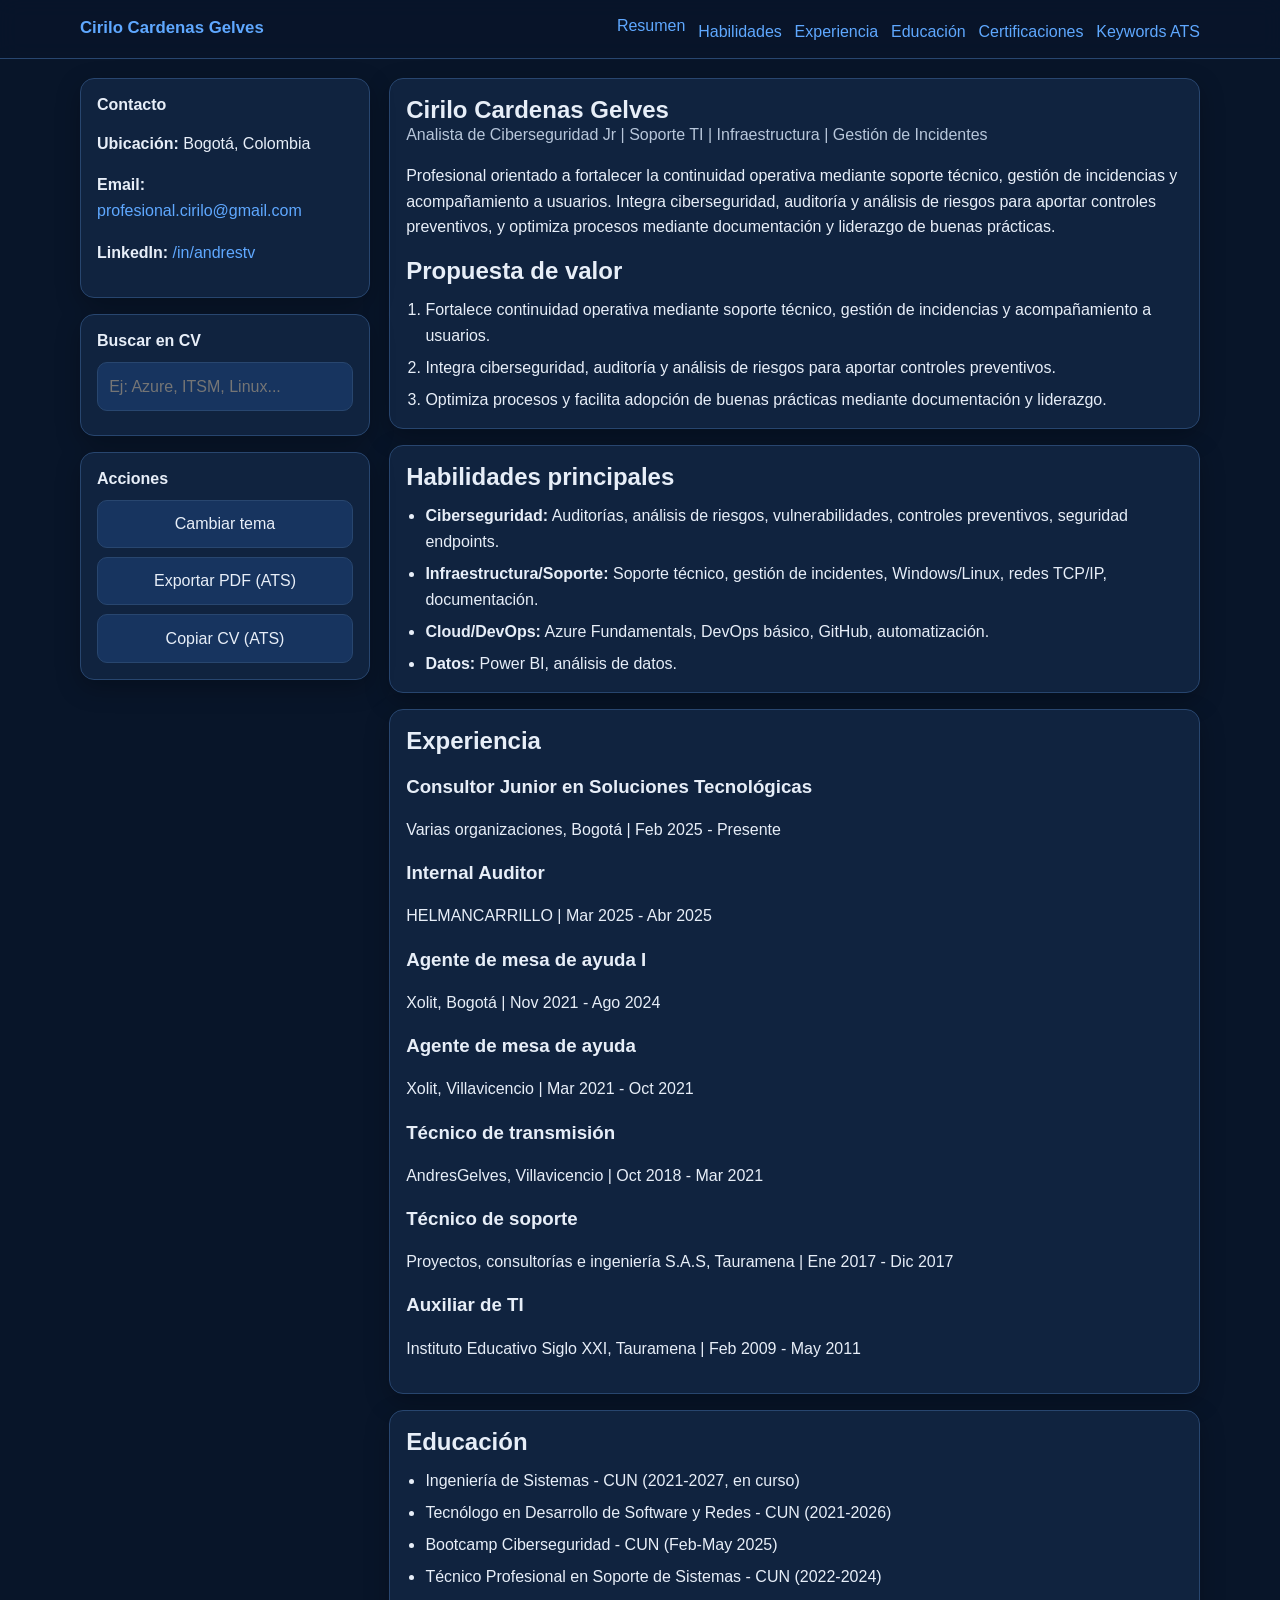
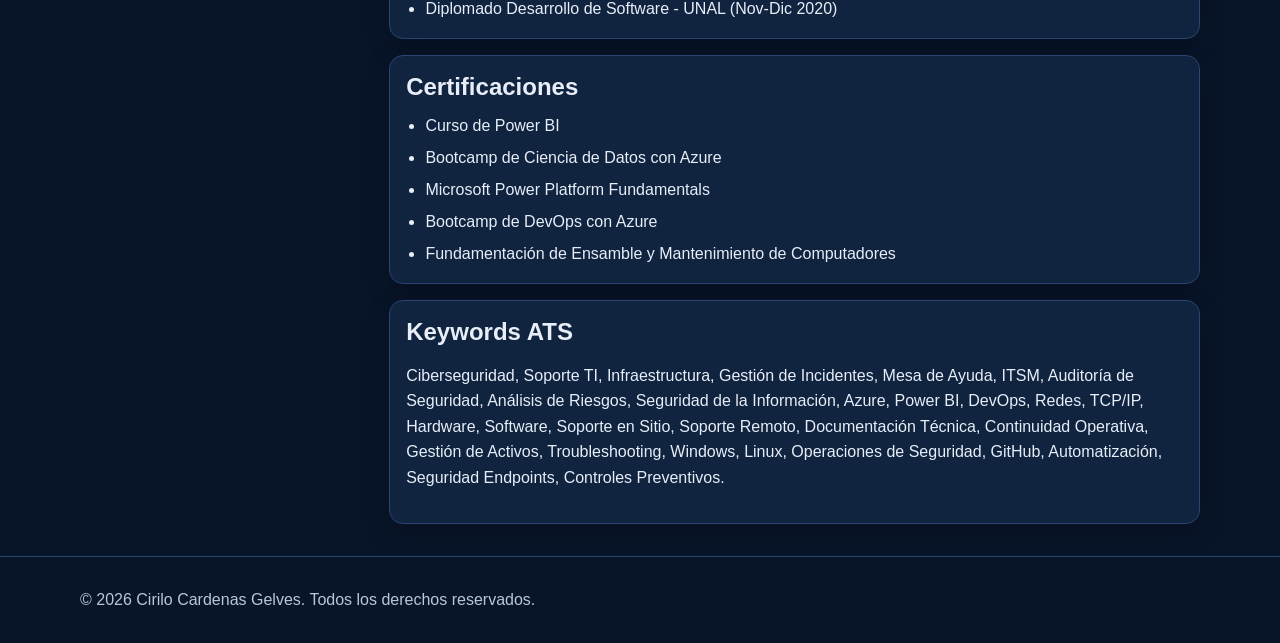
==== index.html @ eefa68fd "feat: add interactive CV website with ATS-ready page" ====
<!doctype html>
<html lang="es">
  <head>
    <meta charset="UTF-8" />
    <meta name="viewport" content="width=device-width, initial-scale=1.0" />
    <meta
      name="description"
      content="CV interactivo de Cirilo Cardenas Gelves - Analista de Ciberseguridad Jr, Soporte TI e Infraestructura."
    />
    <title>CV | Cirilo Cardenas Gelves</title>
    <link rel="stylesheet" href="/assets/css/styles.css" />
  </head>
  <body>
    <header class="site-header">
      <div class="container header-inner">
        <a href="#inicio" class="brand">Cirilo Cardenas Gelves</a>
        <nav aria-label="Navegación principal">
          <ul class="nav-list">
            <li><a href="#resumen">Resumen</a></li>
            <li><a href="#habilidades">Habilidades</a></li>
            <li><a href="#experiencia">Experiencia</a></li>
            <li><a href="#educacion">Educación</a></li>
            <li><a href="#certificaciones">Certificaciones</a></li>
            <li><a href="#keywords">Keywords ATS</a></li>
          </ul>
        </nav>
      </div>
    </header>

    <div class="container page-grid" id="inicio">
      <aside class="sidebar" aria-label="Panel lateral">
        <section class="card">
          <h2 class="card-title">Contacto</h2>
          <p><strong>Ubicación:</strong> Bogotá, Colombia</p>
          <p>
            <strong>Email:</strong>
            <a href="mailto:profesional.cirilo@gmail.com">profesional.cirilo@gmail.com</a>
          </p>
          <p>
            <strong>LinkedIn:</strong>
            <a href="https://www.linkedin.com/in/andrestv" target="_blank" rel="noopener noreferrer"
              >/in/andrestv</a
            >
          </p>
        </section>

        <section class="card">
          <h2 class="card-title">Buscar en CV</h2>
          <label for="cv-search" class="sr-only">Buscar palabras clave en el CV</label>
          <input
            id="cv-search"
            type="search"
            placeholder="Ej: Azure, ITSM, Linux..."
            autocomplete="off"
          />
          <p id="search-count" aria-live="polite" class="search-count"></p>
        </section>

        <section class="card">
          <h2 class="card-title">Acciones</h2>
          <div class="actions">
            <button id="theme-toggle" type="button">Cambiar tema</button>
            <a class="button" href="/ats.html" target="_blank" rel="noopener">Exportar PDF (ATS)</a>
            <button id="copy-ats" type="button">Copiar CV (ATS)</button>
          </div>
        </section>
      </aside>

      <main class="main-content" id="cv-content">
        <section id="resumen" class="card">
          <h1>Cirilo Cardenas Gelves</h1>
          <p class="headline">
            Analista de Ciberseguridad Jr | Soporte TI | Infraestructura | Gestión de Incidentes
          </p>
          <p>
            Profesional orientado a fortalecer la continuidad operativa mediante soporte técnico,
            gestión de incidencias y acompañamiento a usuarios. Integra ciberseguridad, auditoría y
            análisis de riesgos para aportar controles preventivos, y optimiza procesos mediante
            documentación y liderazgo de buenas prácticas.
          </p>
          <h2>Propuesta de valor</h2>
          <ol>
            <li>
              Fortalece continuidad operativa mediante soporte técnico, gestión de incidencias y
              acompañamiento a usuarios.
            </li>
            <li>
              Integra ciberseguridad, auditoría y análisis de riesgos para aportar controles
              preventivos.
            </li>
            <li>
              Optimiza procesos y facilita adopción de buenas prácticas mediante documentación y
              liderazgo.
            </li>
          </ol>
        </section>

        <section id="habilidades" class="card">
          <h2>Habilidades principales</h2>
          <ul>
            <li>
              <strong>Ciberseguridad:</strong> Auditorías, análisis de riesgos, vulnerabilidades,
              controles preventivos, seguridad endpoints.
            </li>
            <li>
              <strong>Infraestructura/Soporte:</strong> Soporte técnico, gestión de incidentes,
              Windows/Linux, redes TCP/IP, documentación.
            </li>
            <li>
              <strong>Cloud/DevOps:</strong> Azure Fundamentals, DevOps básico, GitHub,
              automatización.
            </li>
            <li><strong>Datos:</strong> Power BI, análisis de datos.</li>
          </ul>
        </section>

        <section id="experiencia" class="card">
          <h2>Experiencia</h2>
          <article>
            <h3>Consultor Junior en Soluciones Tecnológicas</h3>
            <p>Varias organizaciones, Bogotá | Feb 2025 - Presente</p>
          </article>
          <article>
            <h3>Internal Auditor</h3>
            <p>HELMANCARRILLO | Mar 2025 - Abr 2025</p>
          </article>
          <article>
            <h3>Agente de mesa de ayuda I</h3>
            <p>Xolit, Bogotá | Nov 2021 - Ago 2024</p>
          </article>
          <article>
            <h3>Agente de mesa de ayuda</h3>
            <p>Xolit, Villavicencio | Mar 2021 - Oct 2021</p>
          </article>
          <article>
            <h3>Técnico de transmisión</h3>
            <p>AndresGelves, Villavicencio | Oct 2018 - Mar 2021</p>
          </article>
          <article>
            <h3>Técnico de soporte</h3>
            <p>Proyectos, consultorías e ingeniería S.A.S, Tauramena | Ene 2017 - Dic 2017</p>
          </article>
          <article>
            <h3>Auxiliar de TI</h3>
            <p>Instituto Educativo Siglo XXI, Tauramena | Feb 2009 - May 2011</p>
          </article>
        </section>

        <section id="educacion" class="card">
          <h2>Educación</h2>
          <ul>
            <li>Ingeniería de Sistemas - CUN (2021-2027, en curso)</li>
            <li>Tecnólogo en Desarrollo de Software y Redes - CUN (2021-2026)</li>
            <li>Bootcamp Ciberseguridad - CUN (Feb-May 2025)</li>
            <li>Técnico Profesional en Soporte de Sistemas - CUN (2022-2024)</li>
            <li>Diplomado Desarrollo de Software - UNAL (Nov-Dic 2020)</li>
          </ul>
        </section>

        <section id="certificaciones" class="card">
          <h2>Certificaciones</h2>
          <ul>
            <li>Curso de Power BI</li>
            <li>Bootcamp de Ciencia de Datos con Azure</li>
            <li>Microsoft Power Platform Fundamentals</li>
            <li>Bootcamp de DevOps con Azure</li>
            <li>Fundamentación de Ensamble y Mantenimiento de Computadores</li>
          </ul>
        </section>

        <section id="keywords" class="card">
          <h2>Keywords ATS</h2>
          <p>
            Ciberseguridad, Soporte TI, Infraestructura, Gestión de Incidentes, Mesa de Ayuda,
            ITSM, Auditoría de Seguridad, Análisis de Riesgos, Seguridad de la Información, Azure,
            Power BI, DevOps, Redes, TCP/IP, Hardware, Software, Soporte en Sitio, Soporte
            Remoto, Documentación Técnica, Continuidad Operativa, Gestión de Activos,
            Troubleshooting, Windows, Linux, Operaciones de Seguridad, GitHub, Automatización,
            Seguridad Endpoints, Controles Preventivos.
          </p>
        </section>
      </main>
    </div>

    <footer class="site-footer">
      <div class="container">
        <p>© <span id="current-year"></span> Cirilo Cardenas Gelves. Todos los derechos reservados.</p>
      </div>
    </footer>

    <script src="/assets/js/app.js"></script>
  </body>
</html>
---- assets/css/styles.css ----
:root {
  --bg: #081529;
  --surface: #10233f;
  --surface-2: #17345f;
  --text: #e7eef8;
  --muted: #b7c6da;
  --accent: #5fa8ff;
  --border: #28466f;
  --highlight: #ffe78a;
  --shadow: 0 8px 24px rgba(0, 0, 0, 0.25);
}

body.theme-light {
  --bg: #f3f7fc;
  --surface: #ffffff;
  --surface-2: #ecf3fb;
  --text: #162338;
  --muted: #4d607c;
  --accent: #005ecb;
  --border: #d5e1f0;
  --highlight: #fff3a8;
  --shadow: 0 8px 24px rgba(10, 42, 88, 0.08);
}

* {
  box-sizing: border-box;
}

html {
  scroll-behavior: smooth;
}

body {
  margin: 0;
  font-family: Inter, Segoe UI, Roboto, Helvetica, Arial, sans-serif;
  line-height: 1.6;
  background: var(--bg);
  color: var(--text);
}

a {
  color: var(--accent);
  text-decoration: none;
}

a:hover {
  text-decoration: underline;
}

.container {
  width: min(1120px, 92%);
  margin: 0 auto;
}

.site-header {
  position: sticky;
  top: 0;
  z-index: 10;
  background: color-mix(in srgb, var(--bg) 88%, transparent);
  backdrop-filter: blur(10px);
  border-bottom: 1px solid var(--border);
}

.header-inner {
  display: flex;
  justify-content: space-between;
  align-items: center;
  gap: 1rem;
  padding: 0.8rem 0;
}

.brand {
  font-weight: 700;
  font-size: 1.05rem;
}

.nav-list {
  margin: 0;
  padding: 0;
  list-style: none;
  display: flex;
  flex-wrap: wrap;
  gap: 0.8rem;
}

.page-grid {
  display: grid;
  grid-template-columns: 290px 1fr;
  gap: 1.2rem;
  padding: 1.2rem 0 2rem;
}

.sidebar {
  position: sticky;
  top: 78px;
  align-self: start;
  display: grid;
  gap: 1rem;
}

.main-content {
  display: grid;
  gap: 1rem;
}

.card {
  background: var(--surface);
  border: 1px solid var(--border);
  border-radius: 14px;
  padding: 1rem;
  box-shadow: var(--shadow);
}

.card-title {
  margin: 0 0 0.7rem;
  font-size: 1rem;
}

.headline {
  color: var(--muted);
  margin-top: -0.2rem;
}

h1,
h2,
h3 {
  line-height: 1.25;
}

h1 {
  margin: 0;
}

h2 {
  margin: 0 0 0.7rem;
}

ul,
ol {
  margin: 0;
  padding-left: 1.2rem;
}

li + li {
  margin-top: 0.4rem;
}

input[type='search'],
button,
.button {
  width: 100%;
  border-radius: 10px;
  border: 1px solid var(--border);
  background: var(--surface-2);
  color: var(--text);
  padding: 0.65rem 0.7rem;
  font: inherit;
}

.actions {
  display: grid;
  gap: 0.55rem;
}

button,
.button {
  cursor: pointer;
  text-align: center;
  display: inline-block;
}

.button:hover,
button:hover {
  filter: brightness(1.08);
  text-decoration: none;
}

.search-count {
  margin: 0.5rem 0 0;
  color: var(--muted);
  font-size: 0.9rem;
}

mark.cv-highlight {
  background: var(--highlight);
  color: #1a1a1a;
  padding: 0 0.1em;
  border-radius: 0.15em;
}

.site-footer {
  border-top: 1px solid var(--border);
  padding: 0.9rem 0;
  color: var(--muted);
}

.sr-only {
  position: absolute;
  width: 1px;
  height: 1px;
  padding: 0;
  margin: -1px;
  overflow: hidden;
  clip: rect(0, 0, 0, 0);
  white-space: nowrap;
  border: 0;
}

.ats-body {
  background: #fff;
  color: #121212;
}

.ats-wrapper {
  width: min(860px, 92%);
  margin: 1.2rem auto 2rem;
  padding: 0.2rem 0;
}

.ats-wrapper h1,
.ats-wrapper h2,
.ats-wrapper h3 {
  color: #111;
}

.ats-wrapper p,
.ats-wrapper li {
  color: #222;
}

.ats-header {
  margin-bottom: 1rem;
}

.ats-header button {
  width: auto;
  background: #f4f4f4;
  color: #111;
  border-color: #ddd;
}

@media (max-width: 920px) {
  .page-grid {
    grid-template-columns: 1fr;
  }

  .sidebar {
    position: static;
  }
}

@media (max-width: 640px) {
  .header-inner {
    flex-direction: column;
    align-items: flex-start;
  }

  .nav-list {
    gap: 0.6rem;
  }
}

@media print {
  .site-header,
  .sidebar,
  .site-footer,
  #print-ats {
    display: none !important;
  }

  body,
  .ats-body {
    background: #fff !important;
    color: #000 !important;
  }

  .container,
  .page-grid,
  .main-content,
  .ats-wrapper {
    width: 100% !important;
    max-width: 100% !important;
    margin: 0 !important;
    padding: 0 !important;
    display: block !important;
  }

  .card {
    box-shadow: none !important;
    border: none !important;
    border-radius: 0 !important;
    padding: 0 0 0.7rem !important;
    break-inside: avoid;
    background: transparent !important;
  }

  a {
    color: #000 !important;
    text-decoration: none !important;
  }

  mark.cv-highlight {
    background: transparent !important;
    color: #000 !important;
    font-weight: 600;
  }
}
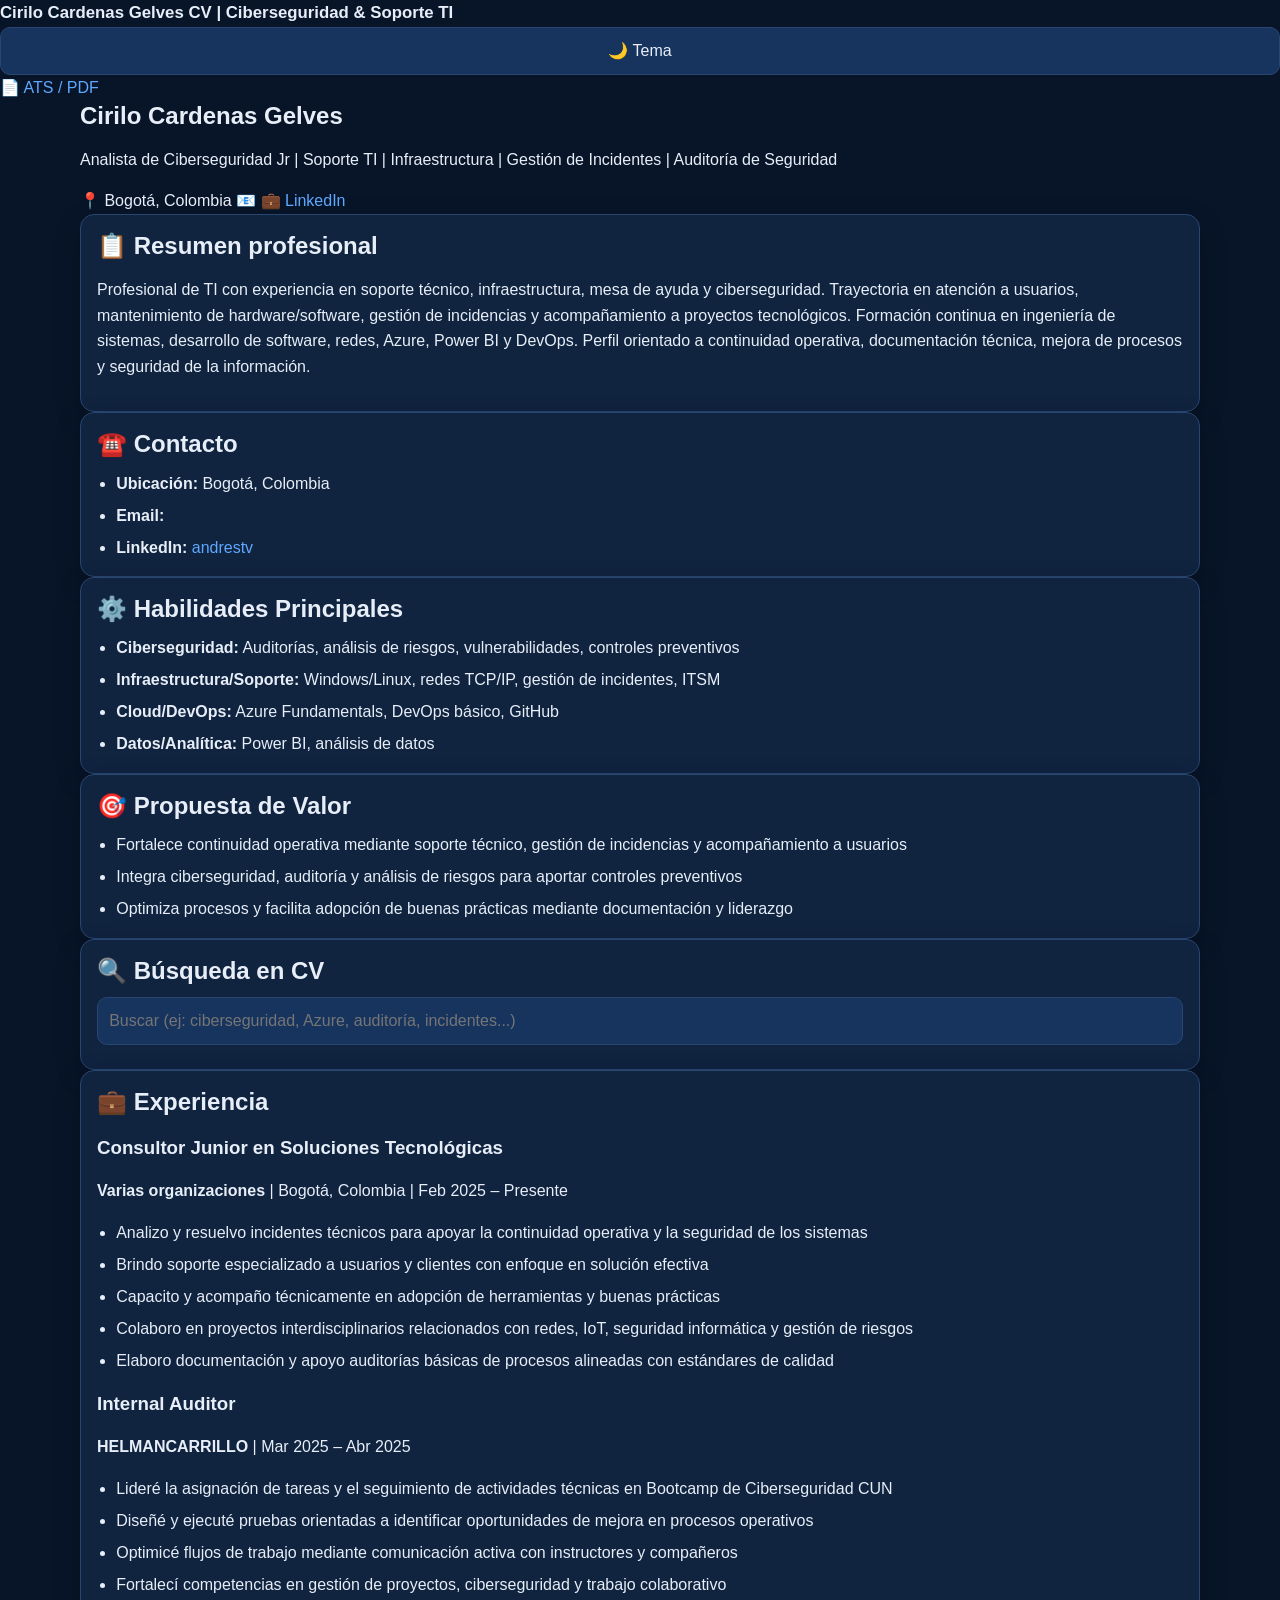
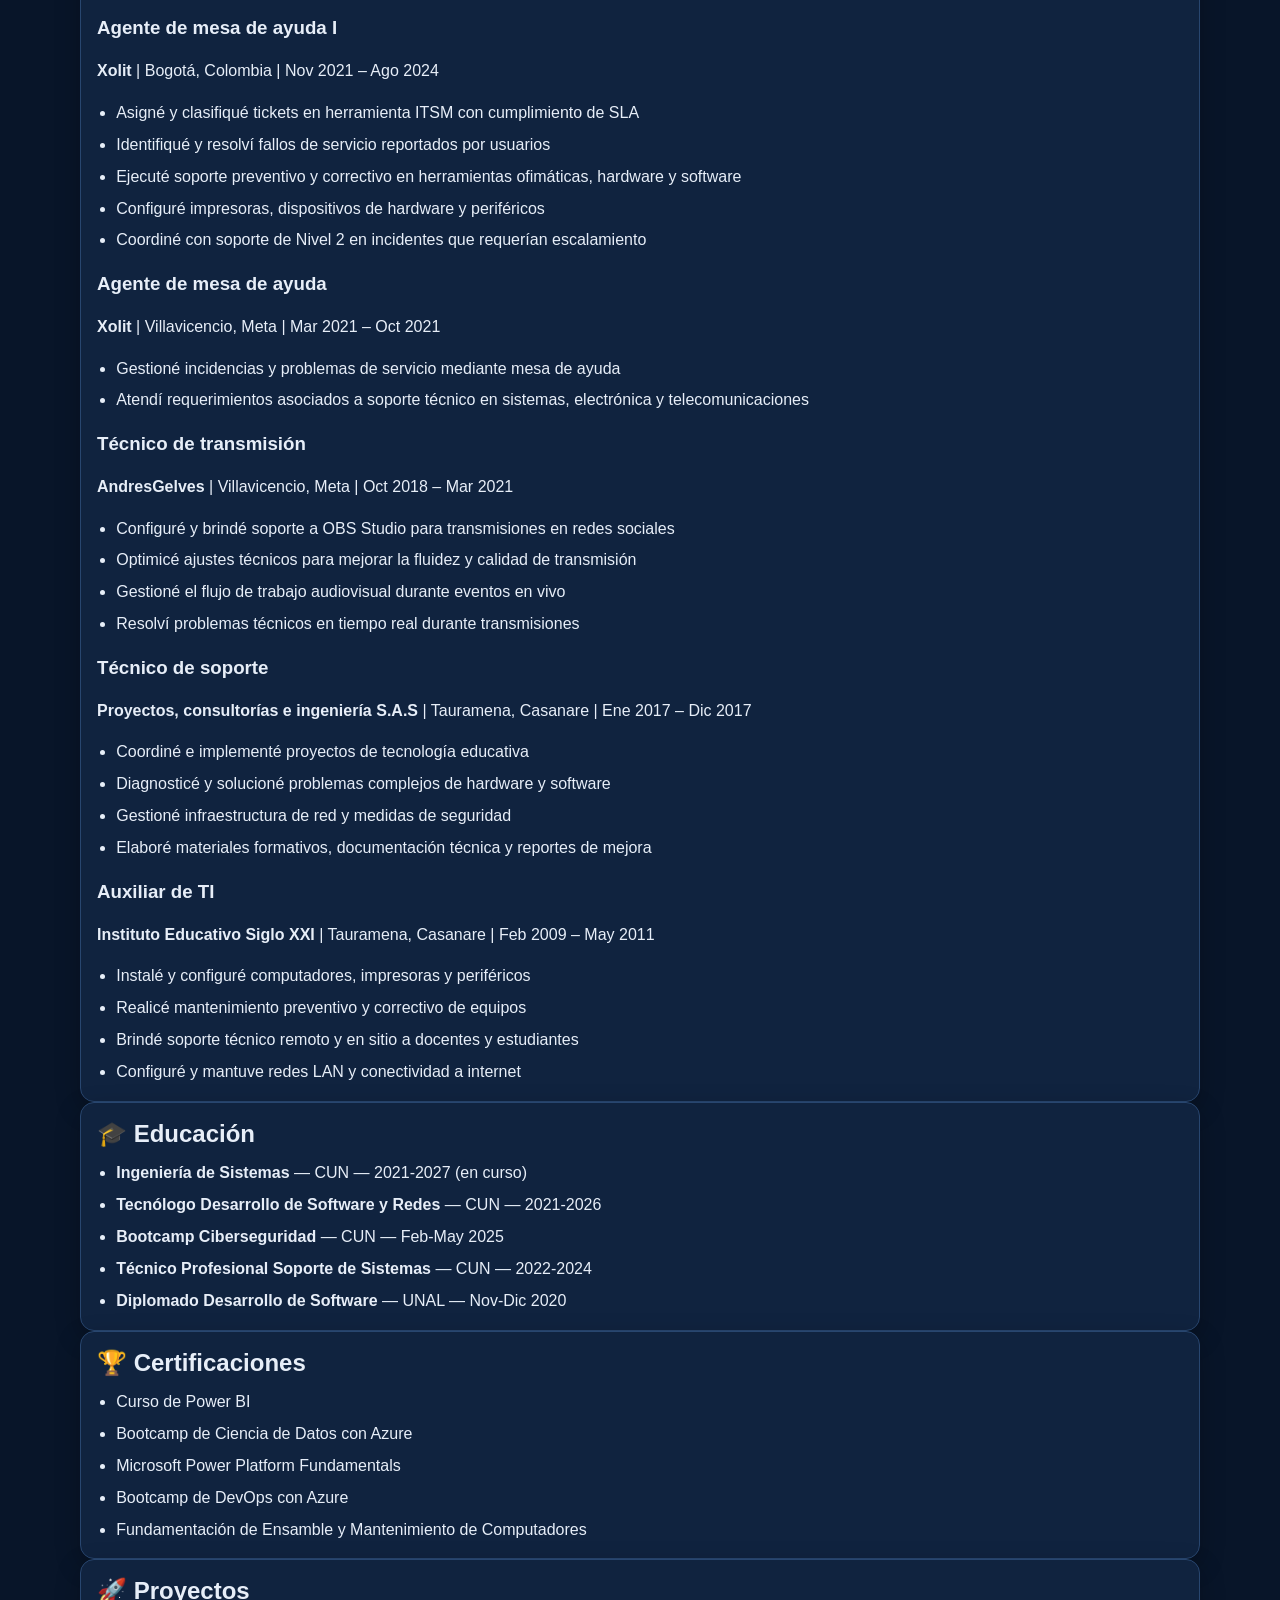
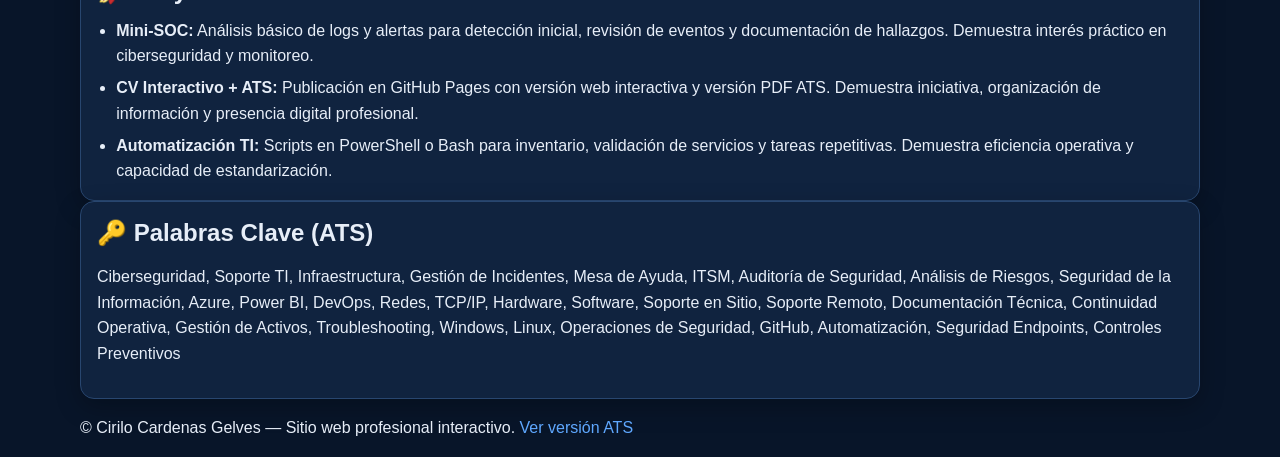
==== commit 3fa3afdf: "Actualizar index.html a diseño moderno con tema claro/oscuro" ====
--- a/index.html
+++ b/index.html
@@ -1,193 +1,213 @@
 <!doctype html>
 <html lang="es">
-  <head>
-    <meta charset="UTF-8" />
-    <meta name="viewport" content="width=device-width, initial-scale=1.0" />
-    <meta
-      name="description"
-      content="CV interactivo de Cirilo Cardenas Gelves - Analista de Ciberseguridad Jr, Soporte TI e Infraestructura."
-    />
-    <title>CV | Cirilo Cardenas Gelves</title>
-    <link rel="stylesheet" href="/assets/css/styles.css" />
-  </head>
-  <body>
-    <header class="site-header">
-      <div class="container header-inner">
-        <a href="#inicio" class="brand">Cirilo Cardenas Gelves</a>
-        <nav aria-label="Navegación principal">
-          <ul class="nav-list">
-            <li><a href="#resumen">Resumen</a></li>
-            <li><a href="#habilidades">Habilidades</a></li>
-            <li><a href="#experiencia">Experiencia</a></li>
-            <li><a href="#educacion">Educación</a></li>
-            <li><a href="#certificaciones">Certificaciones</a></li>
-            <li><a href="#keywords">Keywords ATS</a></li>
-          </ul>
-        </nav>
+<head>
+  <meta charset="utf-8">
+  <meta name="viewport" content="width=device-width, initial-scale=1, viewport-fit=cover">
+  <meta name="description" content="CV interactivo de Cirilo Cardenas Gelves - Analista de Ciberseguridad Jr, Soporte TI e Infraestructura.">
+  <title>Cirilo Cardenas Gelves | CV</title>
+  <link rel="stylesheet" href="assets/css/styles.css">
+</head>
+<body>
+  <header class="topbar">
+    <div class="brand">
+      <strong>Cirilo Cardenas Gelves</strong>
+      <span class="muted">CV | Ciberseguridad & Soporte TI</span>
+    </div>
+    <div class="topbar-actions">
+      <button id="btnToggleTheme" class="btn subtle" type="button" aria-label="Cambiar tema">🌙 Tema</button>
+      <a href="ats.html" target="_blank" rel="noopener" class="btn primary" aria-label="Abrir versión ATS">📄 ATS / PDF</a>
+    </div>
+  </header>
+
+  <main class="container">
+    <!-- Hero / Perfil -->
+    <section class="hero">
+      <h1>Cirilo Cardenas Gelves</h1>
+      <p class="subtitle">Analista de Ciberseguridad Jr | Soporte TI | Infraestructura | Gestión de Incidentes | Auditoría de Seguridad</p>
+      <div class="chips">
+        <span class="chip">📍 Bogotá, Colombia</span>
+        <span class="chip">📧 <a class="email-link" id="email1" data-u="profesional.cirilo" data-d="gmail.com"></a></span>
+        <span class="chip">💼 <a href="https://www.linkedin.com/in/andrestv" target="_blank" rel="noopener">LinkedIn</a></span>
       </div>
-    </header>
-
-    <div class="container page-grid" id="inicio">
-      <aside class="sidebar" aria-label="Panel lateral">
-        <section class="card">
-          <h2 class="card-title">Contacto</h2>
-          <p><strong>Ubicación:</strong> Bogotá, Colombia</p>
-          <p>
-            <strong>Email:</strong>
-            <a href="mailto:profesional.cirilo@gmail.com">profesional.cirilo@gmail.com</a>
-          </p>
-          <p>
-            <strong>LinkedIn:</strong>
-            <a href="https://www.linkedin.com/in/andrestv" target="_blank" rel="noopener noreferrer"
-              >/in/andrestv</a
-            >
-          </p>
-        </section>
-
-        <section class="card">
-          <h2 class="card-title">Buscar en CV</h2>
-          <label for="cv-search" class="sr-only">Buscar palabras clave en el CV</label>
-          <input
-            id="cv-search"
-            type="search"
-            placeholder="Ej: Azure, ITSM, Linux..."
-            autocomplete="off"
-          />
-          <p id="search-count" aria-live="polite" class="search-count"></p>
-        </section>
-
-        <section class="card">
-          <h2 class="card-title">Acciones</h2>
-          <div class="actions">
-            <button id="theme-toggle" type="button">Cambiar tema</button>
-            <a class="button" href="/ats.html" target="_blank" rel="noopener">Exportar PDF (ATS)</a>
-            <button id="copy-ats" type="button">Copiar CV (ATS)</button>
-          </div>
-        </section>
-      </aside>
-
-      <main class="main-content" id="cv-content">
-        <section id="resumen" class="card">
-          <h1>Cirilo Cardenas Gelves</h1>
-          <p class="headline">
-            Analista de Ciberseguridad Jr | Soporte TI | Infraestructura | Gestión de Incidentes
-          </p>
-          <p>
-            Profesional orientado a fortalecer la continuidad operativa mediante soporte técnico,
-            gestión de incidencias y acompañamiento a usuarios. Integra ciberseguridad, auditoría y
-            análisis de riesgos para aportar controles preventivos, y optimiza procesos mediante
-            documentación y liderazgo de buenas prácticas.
-          </p>
-          <h2>Propuesta de valor</h2>
-          <ol>
-            <li>
-              Fortalece continuidad operativa mediante soporte técnico, gestión de incidencias y
-              acompañamiento a usuarios.
-            </li>
-            <li>
-              Integra ciberseguridad, auditoría y análisis de riesgos para aportar controles
-              preventivos.
-            </li>
-            <li>
-              Optimiza procesos y facilita adopción de buenas prácticas mediante documentación y
-              liderazgo.
-            </li>
-          </ol>
-        </section>
-
-        <section id="habilidades" class="card">
-          <h2>Habilidades principales</h2>
-          <ul>
-            <li>
-              <strong>Ciberseguridad:</strong> Auditorías, análisis de riesgos, vulnerabilidades,
-              controles preventivos, seguridad endpoints.
-            </li>
-            <li>
-              <strong>Infraestructura/Soporte:</strong> Soporte técnico, gestión de incidentes,
-              Windows/Linux, redes TCP/IP, documentación.
-            </li>
-            <li>
-              <strong>Cloud/DevOps:</strong> Azure Fundamentals, DevOps básico, GitHub,
-              automatización.
-            </li>
-            <li><strong>Datos:</strong> Power BI, análisis de datos.</li>
-          </ul>
-        </section>
-
-        <section id="experiencia" class="card">
-          <h2>Experiencia</h2>
-          <article>
-            <h3>Consultor Junior en Soluciones Tecnológicas</h3>
-            <p>Varias organizaciones, Bogotá | Feb 2025 - Presente</p>
-          </article>
-          <article>
-            <h3>Internal Auditor</h3>
-            <p>HELMANCARRILLO | Mar 2025 - Abr 2025</p>
-          </article>
-          <article>
-            <h3>Agente de mesa de ayuda I</h3>
-            <p>Xolit, Bogotá | Nov 2021 - Ago 2024</p>
-          </article>
-          <article>
-            <h3>Agente de mesa de ayuda</h3>
-            <p>Xolit, Villavicencio | Mar 2021 - Oct 2021</p>
-          </article>
-          <article>
-            <h3>Técnico de transmisión</h3>
-            <p>AndresGelves, Villavicencio | Oct 2018 - Mar 2021</p>
-          </article>
-          <article>
-            <h3>Técnico de soporte</h3>
-            <p>Proyectos, consultorías e ingeniería S.A.S, Tauramena | Ene 2017 - Dic 2017</p>
-          </article>
-          <article>
-            <h3>Auxiliar de TI</h3>
-            <p>Instituto Educativo Siglo XXI, Tauramena | Feb 2009 - May 2011</p>
-          </article>
-        </section>
-
-        <section id="educacion" class="card">
-          <h2>Educación</h2>
-          <ul>
-            <li>Ingeniería de Sistemas - CUN (2021-2027, en curso)</li>
-            <li>Tecnólogo en Desarrollo de Software y Redes - CUN (2021-2026)</li>
-            <li>Bootcamp Ciberseguridad - CUN (Feb-May 2025)</li>
-            <li>Técnico Profesional en Soporte de Sistemas - CUN (2022-2024)</li>
-            <li>Diplomado Desarrollo de Software - UNAL (Nov-Dic 2020)</li>
-          </ul>
-        </section>
-
-        <section id="certificaciones" class="card">
-          <h2>Certificaciones</h2>
-          <ul>
-            <li>Curso de Power BI</li>
-            <li>Bootcamp de Ciencia de Datos con Azure</li>
-            <li>Microsoft Power Platform Fundamentals</li>
-            <li>Bootcamp de DevOps con Azure</li>
-            <li>Fundamentación de Ensamble y Mantenimiento de Computadores</li>
-          </ul>
-        </section>
-
-        <section id="keywords" class="card">
-          <h2>Keywords ATS</h2>
-          <p>
-            Ciberseguridad, Soporte TI, Infraestructura, Gestión de Incidentes, Mesa de Ayuda,
-            ITSM, Auditoría de Seguridad, Análisis de Riesgos, Seguridad de la Información, Azure,
-            Power BI, DevOps, Redes, TCP/IP, Hardware, Software, Soporte en Sitio, Soporte
-            Remoto, Documentación Técnica, Continuidad Operativa, Gestión de Activos,
-            Troubleshooting, Windows, Linux, Operaciones de Seguridad, GitHub, Automatización,
-            Seguridad Endpoints, Controles Preventivos.
-          </p>
-        </section>
-      </main>
-    </div>
-
-    <footer class="site-footer">
-      <div class="container">
-        <p>© <span id="current-year"></span> Cirilo Cardenas Gelves. Todos los derechos reservados.</p>
+    </section>
+
+    <!-- Grid: Resumen + Contacto -->
+    <section class="grid">
+      <article class="card">
+        <h2 class="title">📋 Resumen profesional</h2>
+        <p>Profesional de TI con experiencia en soporte técnico, infraestructura, mesa de ayuda y ciberseguridad. Trayectoria en atención a usuarios, mantenimiento de hardware/software, gestión de incidencias y acompañamiento a proyectos tecnológicos. Formación continua en ingeniería de sistemas, desarrollo de software, redes, Azure, Power BI y DevOps. Perfil orientado a continuidad operativa, documentación técnica, mejora de procesos y seguridad de la información.</p>
+      </article>
+      <article class="card">
+        <h2 class="title">☎️ Contacto</h2>
+        <ul>
+          <li><strong>Ubicación:</strong> Bogotá, Colombia</li>
+          <li><strong>Email:</strong> <a class="email-link" id="email2" data-u="profesional.cirilo" data-d="gmail.com"></a></li>
+          <li><strong>LinkedIn:</strong> <a href="https://www.linkedin.com/in/andrestv" target="_blank" rel="noopener">andrestv</a></li>
+        </ul>
+      </article>
+    </section>
+
+    <!-- Habilidades + Propuesta de valor -->
+    <section class="two section">
+      <article class="card">
+        <h2 class="title">⚙️ Habilidades Principales</h2>
+        <ul>
+          <li><strong>Ciberseguridad:</strong> Auditorías, análisis de riesgos, vulnerabilidades, controles preventivos</li>
+          <li><strong>Infraestructura/Soporte:</strong> Windows/Linux, redes TCP/IP, gestión de incidentes, ITSM</li>
+          <li><strong>Cloud/DevOps:</strong> Azure Fundamentals, DevOps básico, GitHub</li>
+          <li><strong>Datos/Analítica:</strong> Power BI, análisis de datos</li>
+        </ul>
+      </article>
+      <article class="card">
+        <h2 class="title">🎯 Propuesta de Valor</h2>
+        <ul>
+          <li>Fortalece continuidad operativa mediante soporte técnico, gestión de incidencias y acompañamiento a usuarios</li>
+          <li>Integra ciberseguridad, auditoría y análisis de riesgos para aportar controles preventivos</li>
+          <li>Optimiza procesos y facilita adopción de buenas prácticas mediante documentación y liderazgo</li>
+        </ul>
+      </article>
+    </section>
+
+    <!-- Búsqueda -->
+    <section class="card section">
+      <h2 class="title">🔍 Búsqueda en CV</h2>
+      <input id="searchInput" class="input" type="search" placeholder="Buscar (ej: ciberseguridad, Azure, auditoría, incidentes...)">
+      <div id="matchInfo" class="muted small" style="margin-top:8px;"></div>
+    </section>
+
+    <!-- Experiencia -->
+    <section class="section">
+      <div class="card">
+        <h2 class="title">💼 Experiencia</h2>
+        
+        <article class="job">
+          <h3>Consultor Junior en Soluciones Tecnológicas</h3>
+          <p class="small"><strong>Varias organizaciones</strong> | Bogotá, Colombia | Feb 2025 – Presente</p>
+          <ul>
+            <li>Analizo y resuelvo incidentes técnicos para apoyar la continuidad operativa y la seguridad de los sistemas</li>
+            <li>Brindo soporte especializado a usuarios y clientes con enfoque en solución efectiva</li>
+            <li>Capacito y acompaño técnicamente en adopción de herramientas y buenas prácticas</li>
+            <li>Colaboro en proyectos interdisciplinarios relacionados con redes, IoT, seguridad informática y gestión de riesgos</li>
+            <li>Elaboro documentación y apoyo auditorías básicas de procesos alineadas con estándares de calidad</li>
+          </ul>
+        </article>
+
+        <article class="job">
+          <h3>Internal Auditor</h3>
+          <p class="small"><strong>HELMANCARRILLO</strong> | Mar 2025 – Abr 2025</p>
+          <ul>
+            <li>Lideré la asignación de tareas y el seguimiento de actividades técnicas en Bootcamp de Ciberseguridad CUN</li>
+            <li>Diseñé y ejecuté pruebas orientadas a identificar oportunidades de mejora en procesos operativos</li>
+            <li>Optimicé flujos de trabajo mediante comunicación activa con instructores y compañeros</li>
+            <li>Fortalecí competencias en gestión de proyectos, ciberseguridad y trabajo colaborativo</li>
+          </ul>
+        </article>
+
+        <article class="job">
+          <h3>Agente de mesa de ayuda I</h3>
+          <p class="small"><strong>Xolit</strong> | Bogotá, Colombia | Nov 2021 – Ago 2024</p>
+          <ul>
+            <li>Asigné y clasifiqué tickets en herramienta ITSM con cumplimiento de SLA</li>
+            <li>Identifiqué y resolví fallos de servicio reportados por usuarios</li>
+            <li>Ejecuté soporte preventivo y correctivo en herramientas ofimáticas, hardware y software</li>
+            <li>Configuré impresoras, dispositivos de hardware y periféricos</li>
+            <li>Coordiné con soporte de Nivel 2 en incidentes que requerían escalamiento</li>
+          </ul>
+        </article>
+
+        <article class="job">
+          <h3>Agente de mesa de ayuda</h3>
+          <p class="small"><strong>Xolit</strong> | Villavicencio, Meta | Mar 2021 – Oct 2021</p>
+          <ul>
+            <li>Gestioné incidencias y problemas de servicio mediante mesa de ayuda</li>
+            <li>Atendí requerimientos asociados a soporte técnico en sistemas, electrónica y telecomunicaciones</li>
+          </ul>
+        </article>
+
+        <article class="job">
+          <h3>Técnico de transmisión</h3>
+          <p class="small"><strong>AndresGelves</strong> | Villavicencio, Meta | Oct 2018 – Mar 2021</p>
+          <ul>
+            <li>Configuré y brindé soporte a OBS Studio para transmisiones en redes sociales</li>
+            <li>Optimicé ajustes técnicos para mejorar la fluidez y calidad de transmisión</li>
+            <li>Gestioné el flujo de trabajo audiovisual durante eventos en vivo</li>
+            <li>Resolví problemas técnicos en tiempo real durante transmisiones</li>
+          </ul>
+        </article>
+
+        <article class="job">
+          <h3>Técnico de soporte</h3>
+          <p class="small"><strong>Proyectos, consultorías e ingeniería S.A.S</strong> | Tauramena, Casanare | Ene 2017 – Dic 2017</p>
+          <ul>
+            <li>Coordiné e implementé proyectos de tecnología educativa</li>
+            <li>Diagnosticé y solucioné problemas complejos de hardware y software</li>
+            <li>Gestioné infraestructura de red y medidas de seguridad</li>
+            <li>Elaboré materiales formativos, documentación técnica y reportes de mejora</li>
+          </ul>
+        </article>
+
+        <article class="job">
+          <h3>Auxiliar de TI</h3>
+          <p class="small"><strong>Instituto Educativo Siglo XXI</strong> | Tauramena, Casanare | Feb 2009 – May 2011</p>
+          <ul>
+            <li>Instalé y configuré computadores, impresoras y periféricos</li>
+            <li>Realicé mantenimiento preventivo y correctivo de equipos</li>
+            <li>Brindé soporte técnico remoto y en sitio a docentes y estudiantes</li>
+            <li>Configuré y mantuve redes LAN y conectividad a internet</li>
+          </ul>
+        </article>
       </div>
+    </section>
+
+    <!-- Educación + Certificaciones -->
+    <section class="two section">
+      <article class="card">
+        <h2 class="title">🎓 Educación</h2>
+        <ul>
+          <li><strong>Ingeniería de Sistemas</strong> — CUN — 2021-2027 (en curso)</li>
+          <li><strong>Tecnólogo Desarrollo de Software y Redes</strong> — CUN — 2021-2026</li>
+          <li><strong>Bootcamp Ciberseguridad</strong> — CUN — Feb-May 2025</li>
+          <li><strong>Técnico Profesional Soporte de Sistemas</strong> — CUN — 2022-2024</li>
+          <li><strong>Diplomado Desarrollo de Software</strong> — UNAL — Nov-Dic 2020</li>
+        </ul>
+      </article>
+      <article class="card">
+        <h2 class="title">🏆 Certificaciones</h2>
+        <ul>
+          <li>Curso de Power BI</li>
+          <li>Bootcamp de Ciencia de Datos con Azure</li>
+          <li>Microsoft Power Platform Fundamentals</li>
+          <li>Bootcamp de DevOps con Azure</li>
+          <li>Fundamentación de Ensamble y Mantenimiento de Computadores</li>
+        </ul>
+      </article>
+    </section>
+
+    <!-- Proyectos -->
+    <section class="card section">
+      <h2 class="title">🚀 Proyectos</h2>
+      <ul>
+        <li><strong>Mini-SOC:</strong> Análisis básico de logs y alertas para detección inicial, revisión de eventos y documentación de hallazgos. Demuestra interés práctico en ciberseguridad y monitoreo.</li>
+        <li><strong>CV Interactivo + ATS:</strong> Publicación en GitHub Pages con versión web interactiva y versión PDF ATS. Demuestra iniciativa, organización de información y presencia digital profesional.</li>
+        <li><strong>Automatización TI:</strong> Scripts en PowerShell o Bash para inventario, validación de servicios y tareas repetitivas. Demuestra eficiencia operativa y capacidad de estandarización.</li>
+      </ul>
+    </section>
+
+    <!-- Keywords ATS -->
+    <section class="card section">
+      <h2 class="title">🔑 Palabras Clave (ATS)</h2>
+      <p class="small">Ciberseguridad, Soporte TI, Infraestructura, Gestión de Incidentes, Mesa de Ayuda, ITSM, Auditoría de Seguridad, Análisis de Riesgos, Seguridad de la Información, Azure, Power BI, DevOps, Redes, TCP/IP, Hardware, Software, Soporte en Sitio, Soporte Remoto, Documentación Técnica, Continuidad Operativa, Gestión de Activos, Troubleshooting, Windows, Linux, Operaciones de Seguridad, GitHub, Automatización, Seguridad Endpoints, Controles Preventivos</p>
+    </section>
+
+    <!-- Footer -->
+    <footer class="footer">
+      <p class="muted small">© <span id="year"></span> Cirilo Cardenas Gelves — Sitio web profesional interactivo. <a href="ats.html" target="_blank" rel="noopener">Ver versión ATS</a></p>
     </footer>
-
-    <script src="/assets/js/app.js"></script>
-  </body>
+  </main>
+
+  <!-- Textarea oculto para copiar ATS -->
+  <textarea id="atsText" class="sr-only" aria-hidden="true"></textarea>
+
+  <script src="assets/js/app.js"></script>
+</body>
 </html>
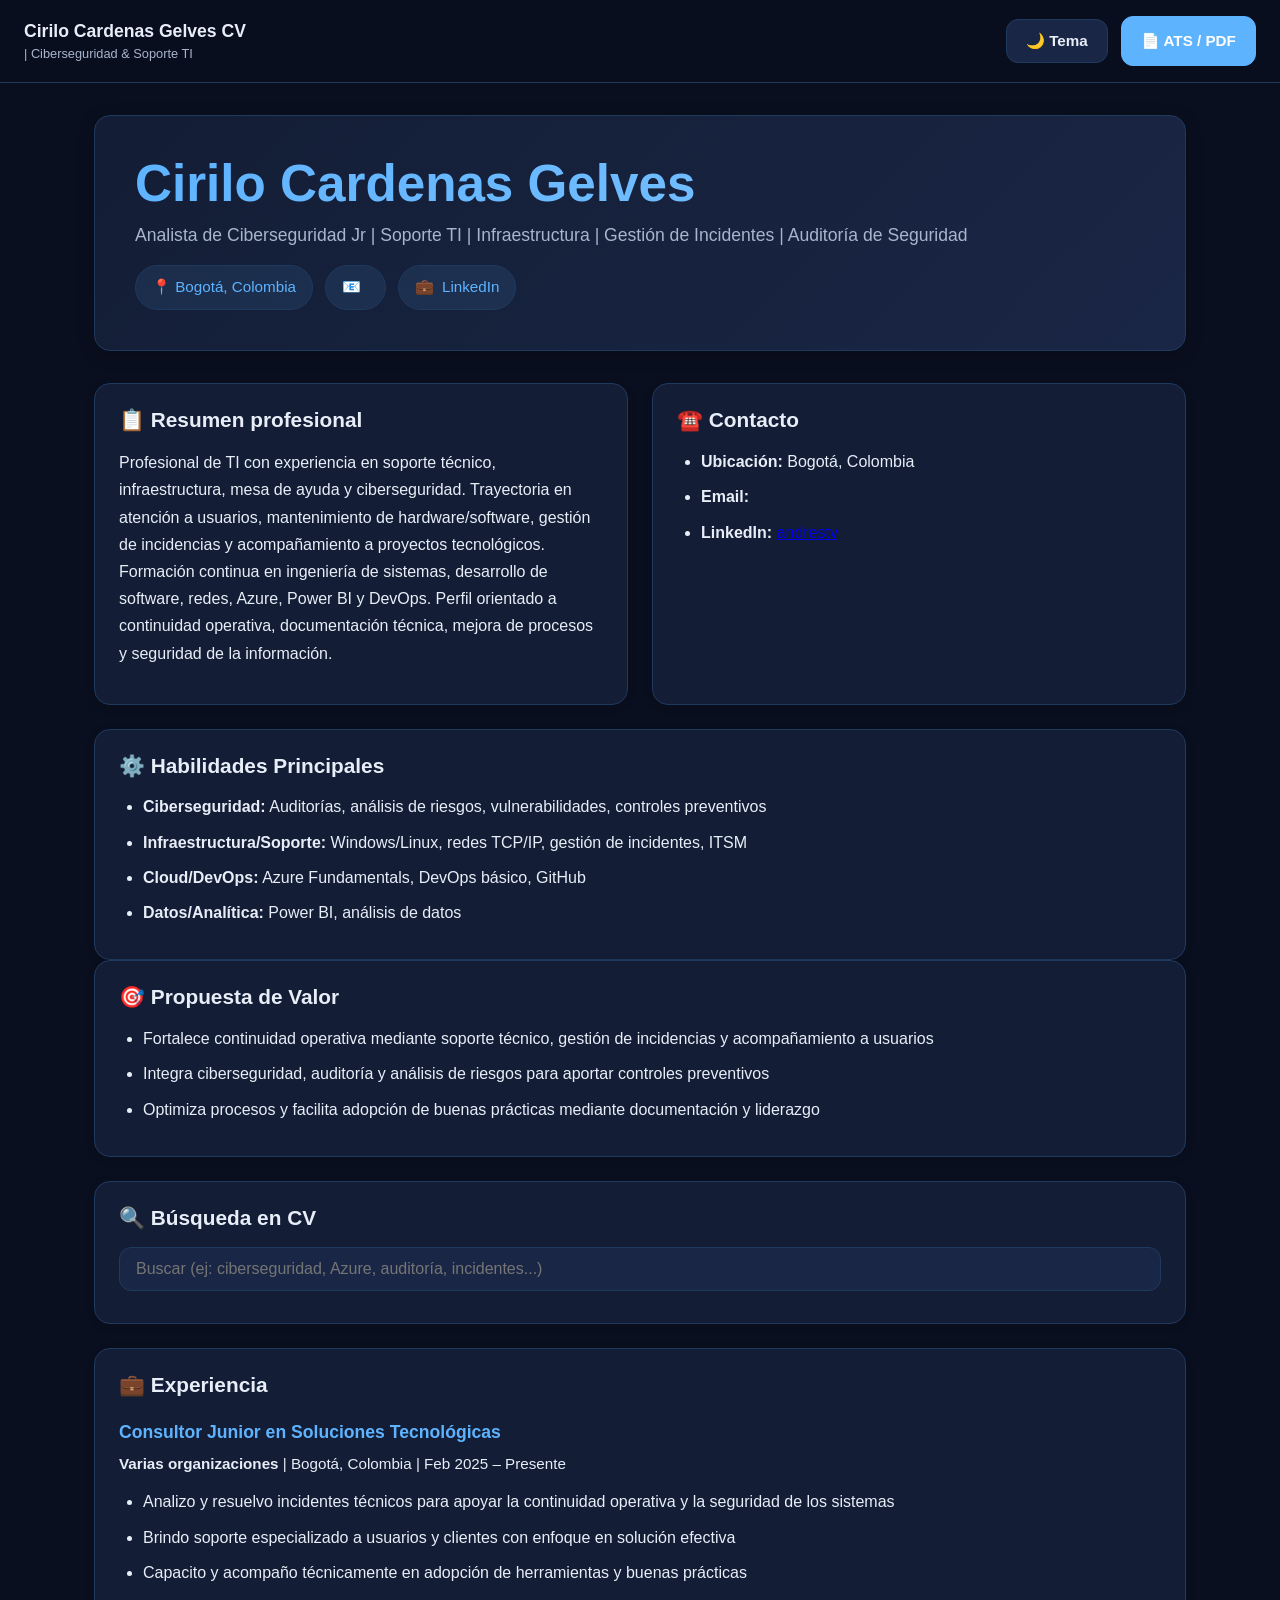
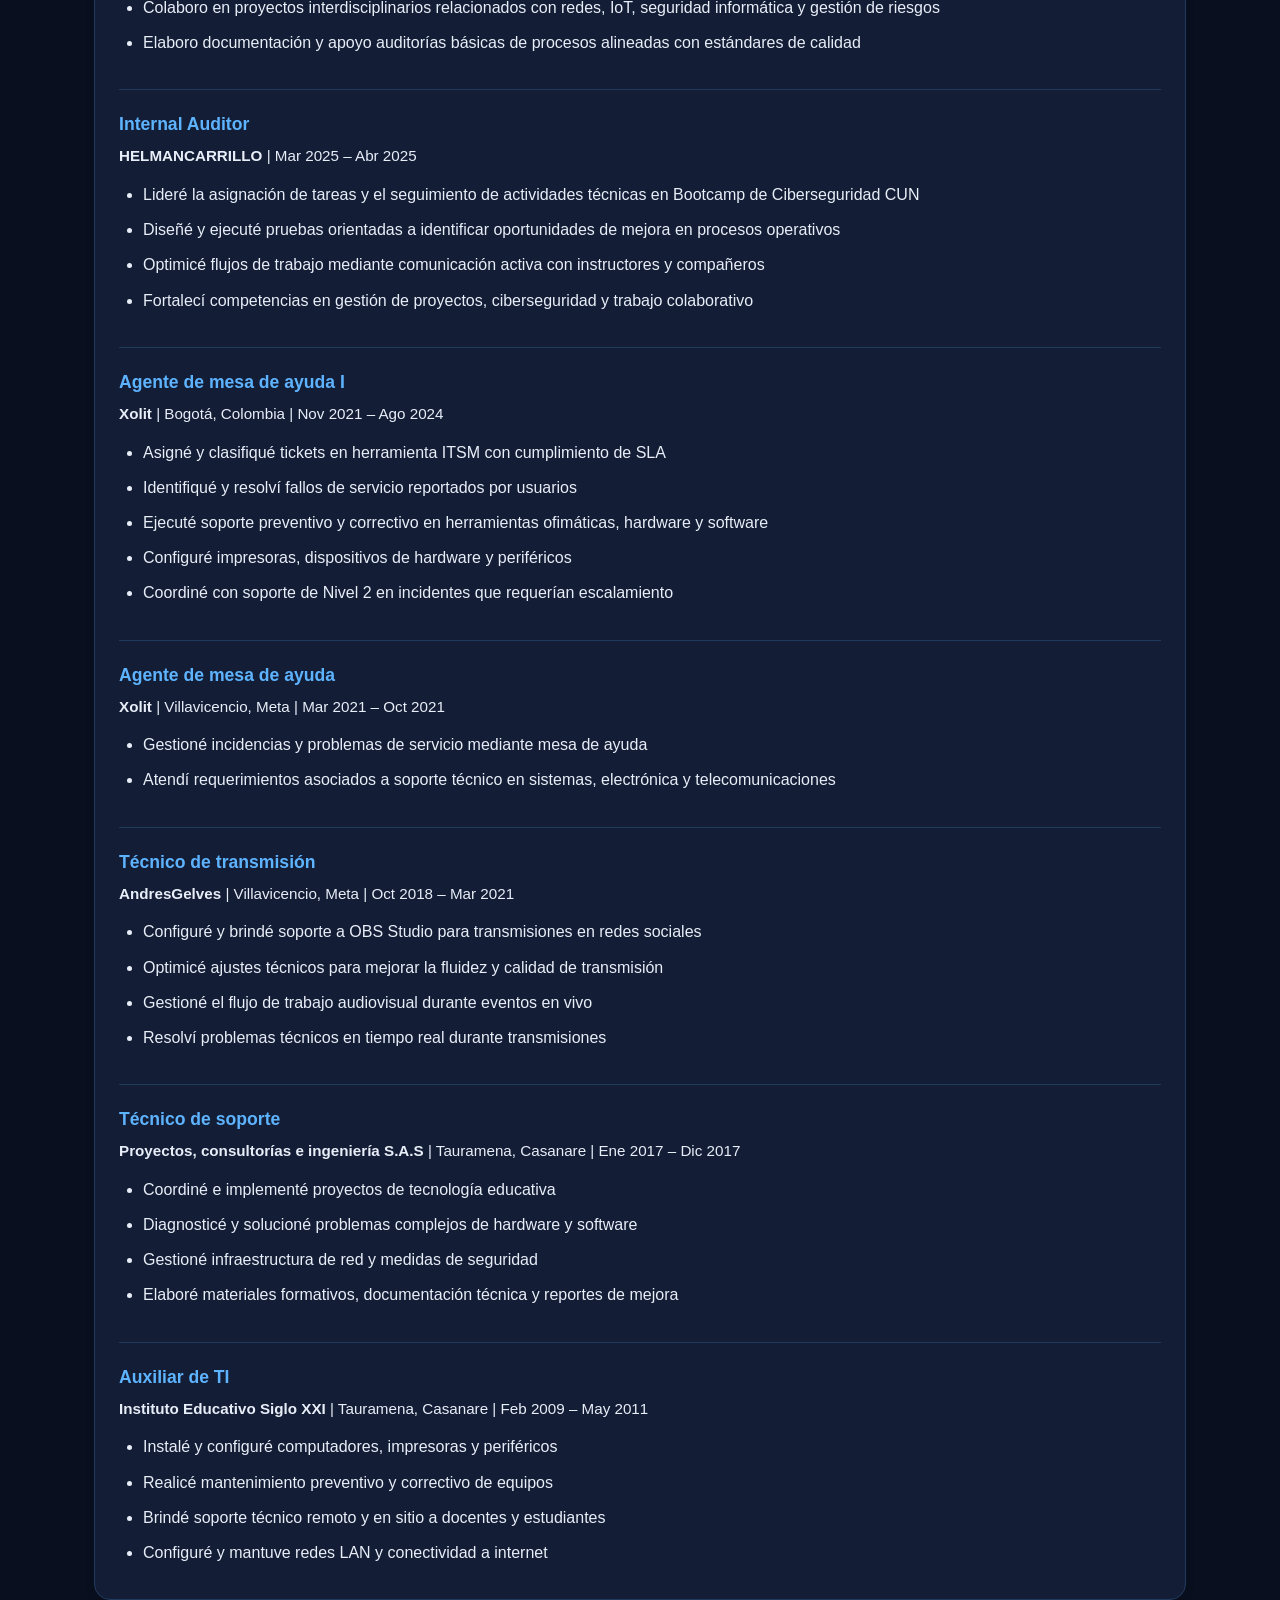
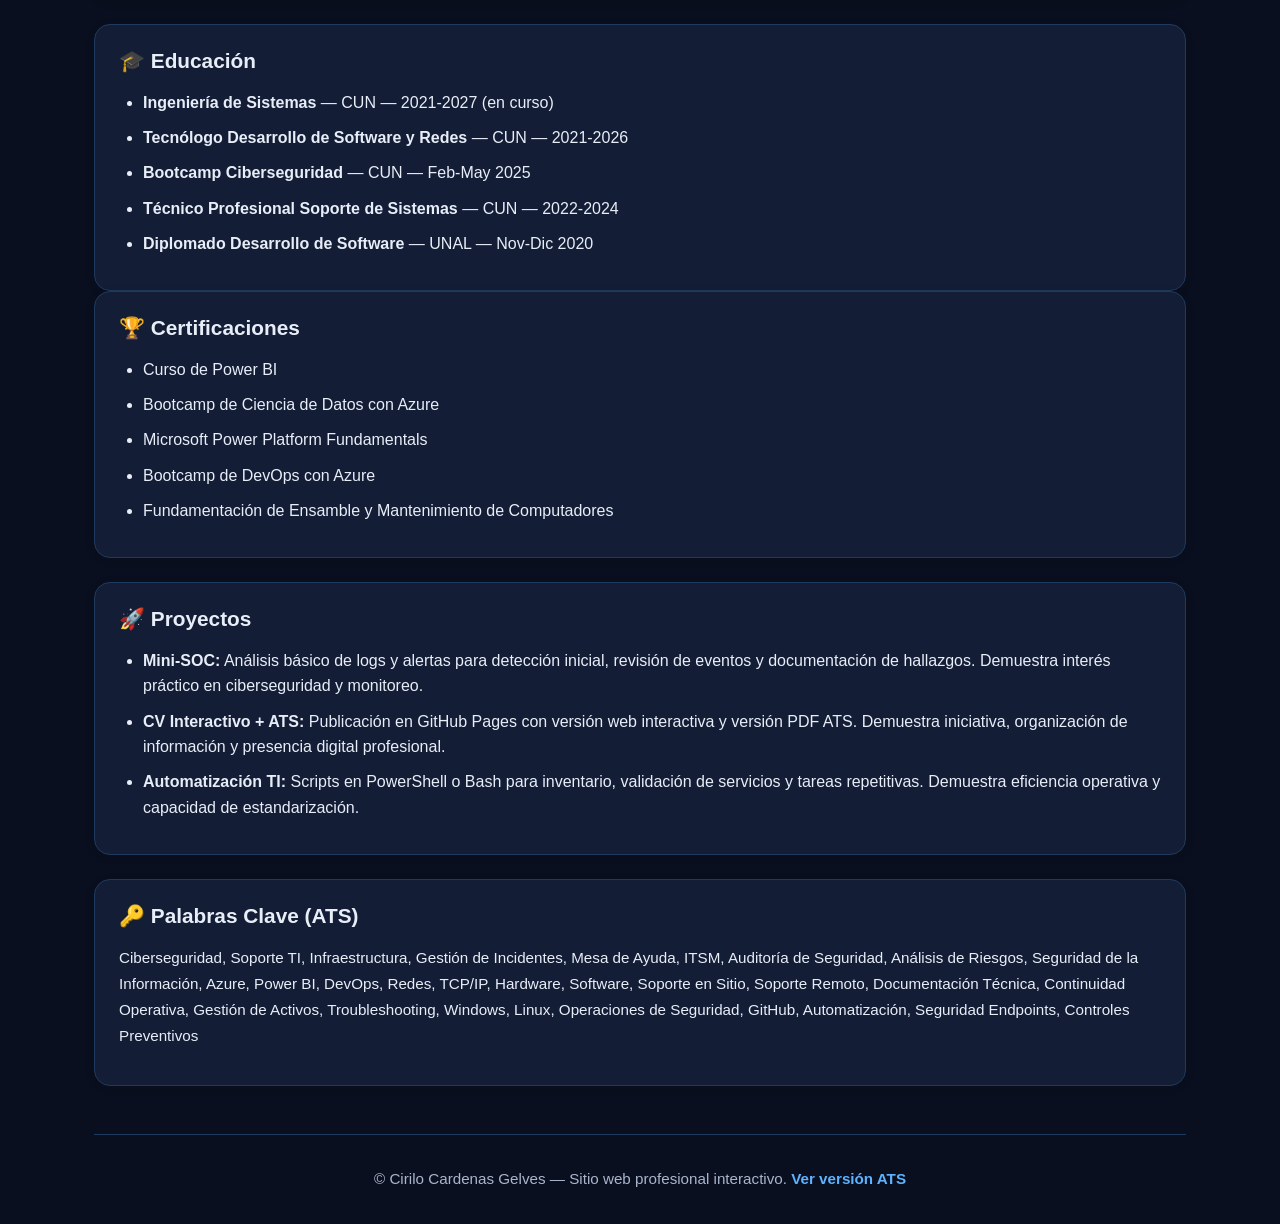
==== commit 3aedee50: "Corregir header - alinear topbar correctamente y mejorar distribución" ====
--- a/index.html
+++ b/index.html
@@ -8,10 +8,11 @@
   <link rel="stylesheet" href="assets/css/styles.css">
 </head>
 <body>
+  <!-- HEADER PRINCIPAL -->
   <header class="topbar">
     <div class="brand">
-      <strong>Cirilo Cardenas Gelves</strong>
-      <span class="muted">CV | Ciberseguridad & Soporte TI</span>
+      <strong>Cirilo Cardenas Gelves CV</strong>
+      <span class="muted">| Ciberseguridad & Soporte TI</span>
     </div>
     <div class="topbar-actions">
       <button id="btnToggleTheme" class="btn subtle" type="button" aria-label="Cambiar tema">🌙 Tema</button>
@@ -20,7 +21,7 @@
   </header>
 
   <main class="container">
-    <!-- Hero / Perfil -->
+    <!-- SECCIÓN HERO / PERFIL -->
     <section class="hero">
       <h1>Cirilo Cardenas Gelves</h1>
       <p class="subtitle">Analista de Ciberseguridad Jr | Soporte TI | Infraestructura | Gestión de Incidentes | Auditoría de Seguridad</p>
@@ -31,7 +32,7 @@
       </div>
     </section>
 
-    <!-- Grid: Resumen + Contacto -->
+    <!-- GRID: RESUMEN + CONTACTO -->
     <section class="grid">
       <article class="card">
         <h2 class="title">📋 Resumen profesional</h2>
@@ -47,7 +48,7 @@
       </article>
     </section>
 
-    <!-- Habilidades + Propuesta de valor -->
+    <!-- HABILIDADES + PROPUESTA DE VALOR -->
     <section class="two section">
       <article class="card">
         <h2 class="title">⚙️ Habilidades Principales</h2>
@@ -68,14 +69,14 @@
       </article>
     </section>
 
-    <!-- Búsqueda -->
+    <!-- BÚSQUEDA -->
     <section class="card section">
       <h2 class="title">🔍 Búsqueda en CV</h2>
       <input id="searchInput" class="input" type="search" placeholder="Buscar (ej: ciberseguridad, Azure, auditoría, incidentes...)">
       <div id="matchInfo" class="muted small" style="margin-top:8px;"></div>
     </section>
 
-    <!-- Experiencia -->
+    <!-- EXPERIENCIA -->
     <section class="section">
       <div class="card">
         <h2 class="title">💼 Experiencia</h2>
@@ -159,7 +160,7 @@
       </div>
     </section>
 
-    <!-- Educación + Certificaciones -->
+    <!-- EDUCACIÓN + CERTIFICACIONES -->
     <section class="two section">
       <article class="card">
         <h2 class="title">🎓 Educación</h2>
@@ -183,7 +184,7 @@
       </article>
     </section>
 
-    <!-- Proyectos -->
+    <!-- PROYECTOS -->
     <section class="card section">
       <h2 class="title">🚀 Proyectos</h2>
       <ul>
@@ -193,13 +194,13 @@
       </ul>
     </section>
 
-    <!-- Keywords ATS -->
+    <!-- PALABRAS CLAVE ATS -->
     <section class="card section">
       <h2 class="title">🔑 Palabras Clave (ATS)</h2>
       <p class="small">Ciberseguridad, Soporte TI, Infraestructura, Gestión de Incidentes, Mesa de Ayuda, ITSM, Auditoría de Seguridad, Análisis de Riesgos, Seguridad de la Información, Azure, Power BI, DevOps, Redes, TCP/IP, Hardware, Software, Soporte en Sitio, Soporte Remoto, Documentación Técnica, Continuidad Operativa, Gestión de Activos, Troubleshooting, Windows, Linux, Operaciones de Seguridad, GitHub, Automatización, Seguridad Endpoints, Controles Preventivos</p>
     </section>
 
-    <!-- Footer -->
+    <!-- FOOTER -->
     <footer class="footer">
       <p class="muted small">© <span id="year"></span> Cirilo Cardenas Gelves — Sitio web profesional interactivo. <a href="ats.html" target="_blank" rel="noopener">Ver versión ATS</a></p>
     </footer>
--- a/assets/css/styles.css
+++ b/assets/css/styles.css
@@ -1,198 +1,518 @@
+/* ============================================
+   VARIABLES Y TEMAS (Oscuro + Claro)
+   ============================================ */
+
 :root {
-  --bg: #081529;
-  --surface: #10233f;
-  --surface-2: #17345f;
-  --text: #e7eef8;
-  --muted: #b7c6da;
-  --accent: #5fa8ff;
-  --border: #28466f;
-  --highlight: #ffe78a;
-  --shadow: 0 8px 24px rgba(0, 0, 0, 0.25);
+  /* Tema Oscuro (por defecto) */
+  --bg: #0a0f1f;
+  --bg-secondary: #0f1425;
+  --surface: #131d35;
+  --surface-hover: #1a2645;
+  --text: #e8eef8;
+  --text-muted: #a8b5cc;
+  --text-dim: #7a8399;
+  --accent: #5eb3ff;
+  --accent-hover: #7ec3ff;
+  --accent-dark: #4a9ce5;
+  --border: #1f3a5f;
+  --highlight-bg: #ffd700;
+  --highlight-text: #0a0f1f;
+  --shadow-sm: 0 2px 8px rgba(0, 0, 0, 0.15);
+  --shadow-md: 0 4px 16px rgba(0, 0, 0, 0.25);
+  --shadow-lg: 0 8px 32px rgba(0, 0, 0, 0.35);
+  --radius: 12px;
+  --radius-lg: 16px;
+  --transition: all 0.2s ease;
 }
 
 body.theme-light {
-  --bg: #f3f7fc;
+  /* Tema Claro */
+  --bg: #f5f7fb;
+  --bg-secondary: #f0f3f8;
   --surface: #ffffff;
-  --surface-2: #ecf3fb;
-  --text: #162338;
-  --muted: #4d607c;
-  --accent: #005ecb;
-  --border: #d5e1f0;
-  --highlight: #fff3a8;
-  --shadow: 0 8px 24px rgba(10, 42, 88, 0.08);
-}
+  --surface-hover: #f8fafc;
+  --text: #0f1625;
+  --text-muted: #4d5e7a;
+  --text-dim: #7a8399;
+  --accent: #0052cc;
+  --accent-hover: #0a4bcc;
+  --accent-dark: #003db5;
+  --border: #d5dce6;
+  --highlight-bg: #fff4a6;
+  --highlight-text: #0a0f1f;
+  --shadow-sm: 0 2px 8px rgba(10, 42, 88, 0.08);
+  --shadow-md: 0 4px 16px rgba(10, 42, 88, 0.12);
+  --shadow-lg: 0 8px 32px rgba(10, 42, 88, 0.16);
+}
+
+/* ============================================
+   RESET Y BASE
+   ============================================ */
 
 * {
   box-sizing: border-box;
+  margin: 0;
+  padding: 0;
 }
 
 html {
   scroll-behavior: smooth;
+  -webkit-font-smoothing: antialiased;
+  -moz-osx-font-smoothing: grayscale;
 }
 
 body {
-  margin: 0;
-  font-family: Inter, Segoe UI, Roboto, Helvetica, Arial, sans-serif;
+  font-family: -apple-system, BlinkMacSystemFont, "Segoe UI", Roboto, "Helvetica Neue", Arial, sans-serif;
+  font-size: 1rem;
   line-height: 1.6;
+  color: var(--text);
   background: var(--bg);
-  color: var(--text);
-}
-
-a {
-  color: var(--accent);
-  text-decoration: none;
-}
-
-a:hover {
-  text-decoration: underline;
-}
-
-.container {
-  width: min(1120px, 92%);
-  margin: 0 auto;
-}
-
-.site-header {
+  transition: background-color var(--transition), color var(--transition);
+  overflow-x: hidden;
+}
+
+/* ============================================
+   TOPBAR (Header)
+   ============================================ */
+
+.topbar {
   position: sticky;
   top: 0;
-  z-index: 10;
-  background: color-mix(in srgb, var(--bg) 88%, transparent);
-  backdrop-filter: blur(10px);
+  z-index: 1000;
+  background: rgba(10, 15, 31, 0.85);
+  backdrop-filter: blur(12px);
   border-bottom: 1px solid var(--border);
-}
-
-.header-inner {
+  padding: 0.8rem 0;
+  transition: var(--transition);
+}
+
+body.theme-light .topbar {
+  background: rgba(245, 247, 251, 0.85);
+}
+
+.topbar {
   display: flex;
+  align-items: center;
   justify-content: space-between;
+  gap: 1.5rem;
+  padding: 1rem 1.5rem;
+}
+
+.brand {
+  display: flex;
+  flex-direction: column;
+  gap: 0.2rem;
+  line-height: 1.2;
+}
+
+.brand strong {
+  font-size: 1.1rem;
+  font-weight: 700;
+  color: var(--text);
+}
+
+.brand .muted {
+  font-size: 0.8rem;
+  color: var(--text-muted);
+}
+
+.topbar-actions {
+  display: flex;
+  gap: 0.8rem;
   align-items: center;
-  gap: 1rem;
-  padding: 0.8rem 0;
-}
-
-.brand {
-  font-weight: 700;
-  font-size: 1.05rem;
-}
-
-.nav-list {
-  margin: 0;
-  padding: 0;
-  list-style: none;
+}
+
+/* ============================================
+   CONTAINER Y LAYOUT
+   ============================================ */
+
+.container {
+  width: min(1140px, calc(100% - 3rem));
+  margin: 0 auto;
+  padding: 2rem 1.5rem;
+}
+
+/* ============================================
+   HERO (Sección principal)
+   ============================================ */
+
+.hero {
+  background: linear-gradient(135deg, var(--surface) 0%, var(--surface-hover) 100%);
+  border: 1px solid var(--border);
+  border-radius: var(--radius-lg);
+  padding: 2.5rem;
+  margin-bottom: 2rem;
+  box-shadow: var(--shadow-md);
+  animation: slideDown 0.5s ease;
+}
+
+@keyframes slideDown {
+  from {
+    opacity: 0;
+    transform: translateY(-20px);
+  }
+  to {
+    opacity: 1;
+    transform: translateY(0);
+  }
+}
+
+.hero h1 {
+  font-size: clamp(2rem, 5vw, 3.2rem);
+  font-weight: 800;
+  line-height: 1.1;
+  margin-bottom: 0.5rem;
+  background: linear-gradient(135deg, var(--accent) 0%, var(--accent-hover) 100%);
+  -webkit-background-clip: text;
+  -webkit-text-fill-color: transparent;
+  background-clip: text;
+}
+
+.hero .subtitle {
+  font-size: 1.1rem;
+  color: var(--text-muted);
+  margin-bottom: 1rem;
+  font-weight: 500;
+}
+
+/* Chips / Tags */
+.chips {
   display: flex;
   flex-wrap: wrap;
-  gap: 0.8rem;
-}
-
-.page-grid {
-  display: grid;
-  grid-template-columns: 290px 1fr;
-  gap: 1.2rem;
-  padding: 1.2rem 0 2rem;
-}
-
-.sidebar {
-  position: sticky;
-  top: 78px;
-  align-self: start;
-  display: grid;
-  gap: 1rem;
-}
-
-.main-content {
-  display: grid;
-  gap: 1rem;
-}
+  gap: 0.75rem;
+  margin-top: 1rem;
+}
+
+.chip {
+  display: inline-flex;
+  align-items: center;
+  gap: 0.5rem;
+  padding: 0.6rem 1rem;
+  background: rgba(94, 179, 255, 0.1);
+  border: 1px solid var(--border);
+  border-radius: 999px;
+  color: var(--accent);
+  font-size: 0.95rem;
+  font-weight: 500;
+  transition: var(--transition);
+  white-space: nowrap;
+}
+
+body.theme-light .chip {
+  background: rgba(0, 82, 204, 0.08);
+  color: var(--accent);
+}
+
+.chip:hover {
+  background: rgba(94, 179, 255, 0.15);
+  border-color: var(--accent);
+  transform: translateY(-2px);
+}
+
+.chip a {
+  color: inherit;
+  text-decoration: none;
+}
+
+.chip a:hover {
+  text-decoration: underline;
+}
+
+/* ============================================
+   CARDS Y GRID
+   ============================================ */
 
 .card {
   background: var(--surface);
   border: 1px solid var(--border);
-  border-radius: 14px;
-  padding: 1rem;
-  box-shadow: var(--shadow);
-}
-
-.card-title {
-  margin: 0 0 0.7rem;
+  border-radius: var(--radius-lg);
+  padding: 1.5rem;
+  box-shadow: var(--shadow-sm);
+  transition: var(--transition);
+}
+
+.card:hover {
+  border-color: var(--accent);
+  box-shadow: var(--shadow-md);
+  transform: translateY(-2px);
+}
+
+.card h2 {
+  font-size: 1.3rem;
+  margin-bottom: 1rem;
+  color: var(--text);
+  font-weight: 700;
+}
+
+.card h3 {
+  font-size: 1.1rem;
+  margin-top: 1.2rem;
+  margin-bottom: 0.5rem;
+  color: var(--text);
+  font-weight: 600;
+}
+
+.card h3:first-child {
+  margin-top: 0;
+}
+
+.card p {
+  margin-bottom: 0.8rem;
+  color: var(--text);
+  line-height: 1.7;
+}
+
+.card ul,
+.card ol {
+  margin: 0.5rem 0;
+  padding-left: 1.5rem;
+}
+
+.card li {
+  margin-bottom: 0.6rem;
+  color: var(--text);
+  line-height: 1.6;
+}
+
+.card li + li {
+  margin-top: 0.4rem;
+}
+
+/* Grid Layout */
+.grid {
+  display: grid;
+  grid-template-columns: repeat(auto-fit, minmax(500px, 1fr));
+  gap: 1.5rem;
+  margin-bottom: 1.5rem;
+}
+
+.two {
+  grid-template-columns: repeat(2, 1fr);
+}
+
+.section {
+  margin-bottom: 1.5rem;
+}
+
+/* ============================================
+   TÍTULOS Y TEXTOS
+   ============================================ */
+
+h1, h2, h3, h4 {
+  line-height: 1.2;
+  font-weight: 700;
+}
+
+h1 {
+  font-size: 2.2rem;
+}
+
+h2 {
+  font-size: 1.5rem;
+}
+
+h3 {
+  font-size: 1.2rem;
+}
+
+.title {
+  font-size: 1.1rem;
+  font-weight: 700;
+  color: var(--text);
+  margin-bottom: 1rem;
+  display: flex;
+  align-items: center;
+  gap: 0.5rem;
+}
+
+.small {
+  font-size: 0.95rem;
+  color: var(--text-dim);
+}
+
+.muted {
+  color: var(--text-muted);
+}
+
+/* ============================================
+   FORMULARIOS E INPUTS
+   ============================================ */
+
+.input {
+  width: 100%;
+  padding: 0.75rem 1rem;
+  border: 1px solid var(--border);
+  border-radius: var(--radius);
+  background: var(--surface-hover);
+  color: var(--text);
+  font-family: inherit;
   font-size: 1rem;
-}
-
-.headline {
-  color: var(--muted);
-  margin-top: -0.2rem;
-}
-
-h1,
-h2,
-h3 {
-  line-height: 1.25;
-}
-
-h1 {
-  margin: 0;
-}
-
-h2 {
-  margin: 0 0 0.7rem;
-}
-
-ul,
-ol {
-  margin: 0;
-  padding-left: 1.2rem;
-}
-
-li + li {
-  margin-top: 0.4rem;
-}
-
-input[type='search'],
-button,
-.button {
-  width: 100%;
-  border-radius: 10px;
+  transition: var(--transition);
+}
+
+.input:focus {
+  outline: none;
+  border-color: var(--accent);
+  box-shadow: 0 0 0 3px rgba(94, 179, 255, 0.1);
+  background: var(--surface);
+}
+
+/* ============================================
+   BOTONES
+   ============================================ */
+
+.btn {
+  display: inline-flex;
+  align-items: center;
+  justify-content: center;
+  gap: 0.5rem;
+  padding: 0.75rem 1.2rem;
   border: 1px solid var(--border);
-  background: var(--surface-2);
-  color: var(--text);
-  padding: 0.65rem 0.7rem;
-  font: inherit;
-}
-
-.actions {
-  display: grid;
-  gap: 0.55rem;
-}
-
-button,
-.button {
+  border-radius: var(--radius);
+  background: var(--surface);
+  color: var(--text);
+  font-family: inherit;
+  font-size: 0.95rem;
+  font-weight: 600;
   cursor: pointer;
+  text-decoration: none;
+  white-space: nowrap;
+  transition: var(--transition);
+}
+
+.btn:hover {
+  border-color: var(--accent);
+  transform: translateY(-2px);
+  box-shadow: var(--shadow-sm);
+}
+
+.btn:active {
+  transform: translateY(0);
+}
+
+.btn.primary {
+  background: var(--accent);
+  color: white;
+  border-color: var(--accent);
+  font-weight: 700;
+}
+
+.btn.primary:hover {
+  background: var(--accent-hover);
+  border-color: var(--accent-hover);
+}
+
+.btn.subtle {
+  background: var(--surface-hover);
+  color: var(--text);
+}
+
+.btn.subtle:hover {
+  background: var(--accent);
+  color: white;
+}
+
+/* ============================================
+   EXPERIENCIA / JOBS
+   ============================================ */
+
+.job {
+  margin-top: 1.5rem;
+  padding-bottom: 1.5rem;
+  border-bottom: 1px solid var(--border);
+}
+
+.job:last-child {
+  border-bottom: none;
+  margin-bottom: 0;
+  padding-bottom: 0;
+}
+
+.job h3 {
+  margin-top: 0;
+  color: var(--accent);
+}
+
+.job-head {
+  display: flex;
+  flex-direction: column;
+  gap: 0.3rem;
+}
+
+/* ============================================
+   EMAIL LINKS (Obfuscado)
+   ============================================ */
+
+.email-link {
+  color: var(--accent);
+  font-weight: 600;
+  text-decoration: none;
+  transition: var(--transition);
+  word-break: break-all;
+}
+
+.email-link:hover {
+  color: var(--accent-hover);
+  text-decoration: underline;
+}
+
+/* ============================================
+   BÚSQUEDA Y HIGHLIGHTING
+   ============================================ */
+
+#matchInfo {
+  margin-top: 0.8rem;
+  font-size: 0.95rem;
+  color: var(--text-muted);
+}
+
+mark {
+  background: var(--highlight-bg);
+  color: var(--highlight-text);
+  padding: 0 0.2em;
+  border-radius: 0.3em;
+  font-weight: 600;
+}
+
+/* ============================================
+   FOOTER
+   ============================================ */
+
+.footer {
+  margin-top: 3rem;
+  padding-top: 2rem;
+  border-top: 1px solid var(--border);
   text-align: center;
-  display: inline-block;
-}
-
-.button:hover,
-button:hover {
-  filter: brightness(1.08);
+  color: var(--text-muted);
+  font-size: 0.95rem;
+}
+
+.footer a {
+  color: var(--accent);
   text-decoration: none;
-}
-
-.search-count {
-  margin: 0.5rem 0 0;
-  color: var(--muted);
-  font-size: 0.9rem;
-}
-
-mark.cv-highlight {
-  background: var(--highlight);
-  color: #1a1a1a;
-  padding: 0 0.1em;
-  border-radius: 0.15em;
-}
-
-.site-footer {
-  border-top: 1px solid var(--border);
-  padding: 0.9rem 0;
-  color: var(--muted);
-}
+  font-weight: 600;
+}
+
+.footer a:hover {
+  text-decoration: underline;
+}
+
+/* ============================================
+   ATS (Versión imprimible)
+   ============================================ */
+
+.ats-body {
+  background: #ffffff;
+  color: #0a0f1f;
+}
+
+.ats-body a {
+  color: #0052cc;
+}
+
+/* ============================================
+   ACCESIBILIDAD
+   ============================================ */
 
 .sr-only {
   position: absolute;
@@ -206,102 +526,158 @@
   border: 0;
 }
 
-.ats-body {
-  background: #fff;
-  color: #121212;
-}
-
-.ats-wrapper {
-  width: min(860px, 92%);
-  margin: 1.2rem auto 2rem;
-  padding: 0.2rem 0;
-}
-
-.ats-wrapper h1,
-.ats-wrapper h2,
-.ats-wrapper h3 {
-  color: #111;
-}
-
-.ats-wrapper p,
-.ats-wrapper li {
-  color: #222;
-}
-
-.ats-header {
-  margin-bottom: 1rem;
-}
-
-.ats-header button {
-  width: auto;
-  background: #f4f4f4;
-  color: #111;
-  border-color: #ddd;
-}
-
-@media (max-width: 920px) {
-  .page-grid {
+/* ============================================
+   MEDIA QUERIES (RESPONSIVE)
+   ============================================ */
+
+@media (max-width: 1024px) {
+  .grid {
     grid-template-columns: 1fr;
   }
 
-  .sidebar {
-    position: static;
-  }
-}
-
-@media (max-width: 640px) {
-  .header-inner {
+  .two {
+    grid-template-columns: 1fr;
+  }
+
+  .container {
+    padding: 1.5rem 1rem;
+  }
+
+  .hero {
+    padding: 2rem;
+  }
+
+  .topbar {
     flex-direction: column;
     align-items: flex-start;
-  }
-
-  .nav-list {
-    gap: 0.6rem;
-  }
-}
+    gap: 1rem;
+  }
+
+  .topbar-actions {
+    width: 100%;
+    flex-wrap: wrap;
+  }
+
+  .topbar-actions .btn {
+    flex: 1;
+    min-width: 120px;
+  }
+}
+
+@media (max-width: 768px) {
+  .hero {
+    padding: 1.5rem;
+  }
+
+  .hero h1 {
+    font-size: 1.8rem;
+  }
+
+  .hero .subtitle {
+    font-size: 1rem;
+  }
+
+  .card {
+    padding: 1.2rem;
+  }
+
+  .chips {
+    gap: 0.5rem;
+  }
+
+  .chip {
+    font-size: 0.9rem;
+    padding: 0.5rem 0.8rem;
+  }
+
+  .btn {
+    width: 100%;
+  }
+
+  .topbar {
+    padding: 0.8rem 1rem;
+  }
+
+  .container {
+    width: 100%;
+    padding: 1rem;
+  }
+}
+
+@media (max-width: 480px) {
+  .hero {
+    padding: 1rem;
+    margin-bottom: 1rem;
+  }
+
+  .hero h1 {
+    font-size: 1.4rem;
+  }
+
+  .hero .subtitle {
+    font-size: 0.95rem;
+  }
+
+  .card {
+    padding: 1rem;
+  }
+
+  .title {
+    font-size: 1rem;
+  }
+
+  .chips {
+    flex-direction: column;
+    align-items: stretch;
+  }
+
+  .chip {
+    justify-content: center;
+    width: 100%;
+  }
+}
+
+/* ============================================
+   PRINT (Para PDF)
+   ============================================ */
 
 @media print {
-  .site-header,
-  .sidebar,
-  .site-footer,
-  #print-ats {
+  .topbar,
+  .footer,
+  #btnToggleTheme,
+  #searchInput,
+  #matchInfo,
+  .btn {
     display: none !important;
   }
 
   body,
   .ats-body {
-    background: #fff !important;
-    color: #000 !important;
+    background: #ffffff !important;
+    color: #000000 !important;
   }
 
   .container,
-  .page-grid,
-  .main-content,
-  .ats-wrapper {
-    width: 100% !important;
-    max-width: 100% !important;
+  .hero,
+  .card {
+    background: transparent !important;
+    border: none !important;
+    box-shadow: none !important;
+    padding: 0 0 1rem 0 !important;
     margin: 0 !important;
-    padding: 0 !important;
-    display: block !important;
   }
 
   .card {
-    box-shadow: none !important;
-    border: none !important;
-    border-radius: 0 !important;
-    padding: 0 0 0.7rem !important;
-    break-inside: avoid;
+    page-break-inside: avoid;
+  }
+
+  mark {
     background: transparent !important;
+    font-weight: 700;
   }
 
   a {
     color: #000 !important;
     text-decoration: none !important;
   }
-
-  mark.cv-highlight {
-    background: transparent !important;
-    color: #000 !important;
-    font-weight: 600;
-  }
-}
+}
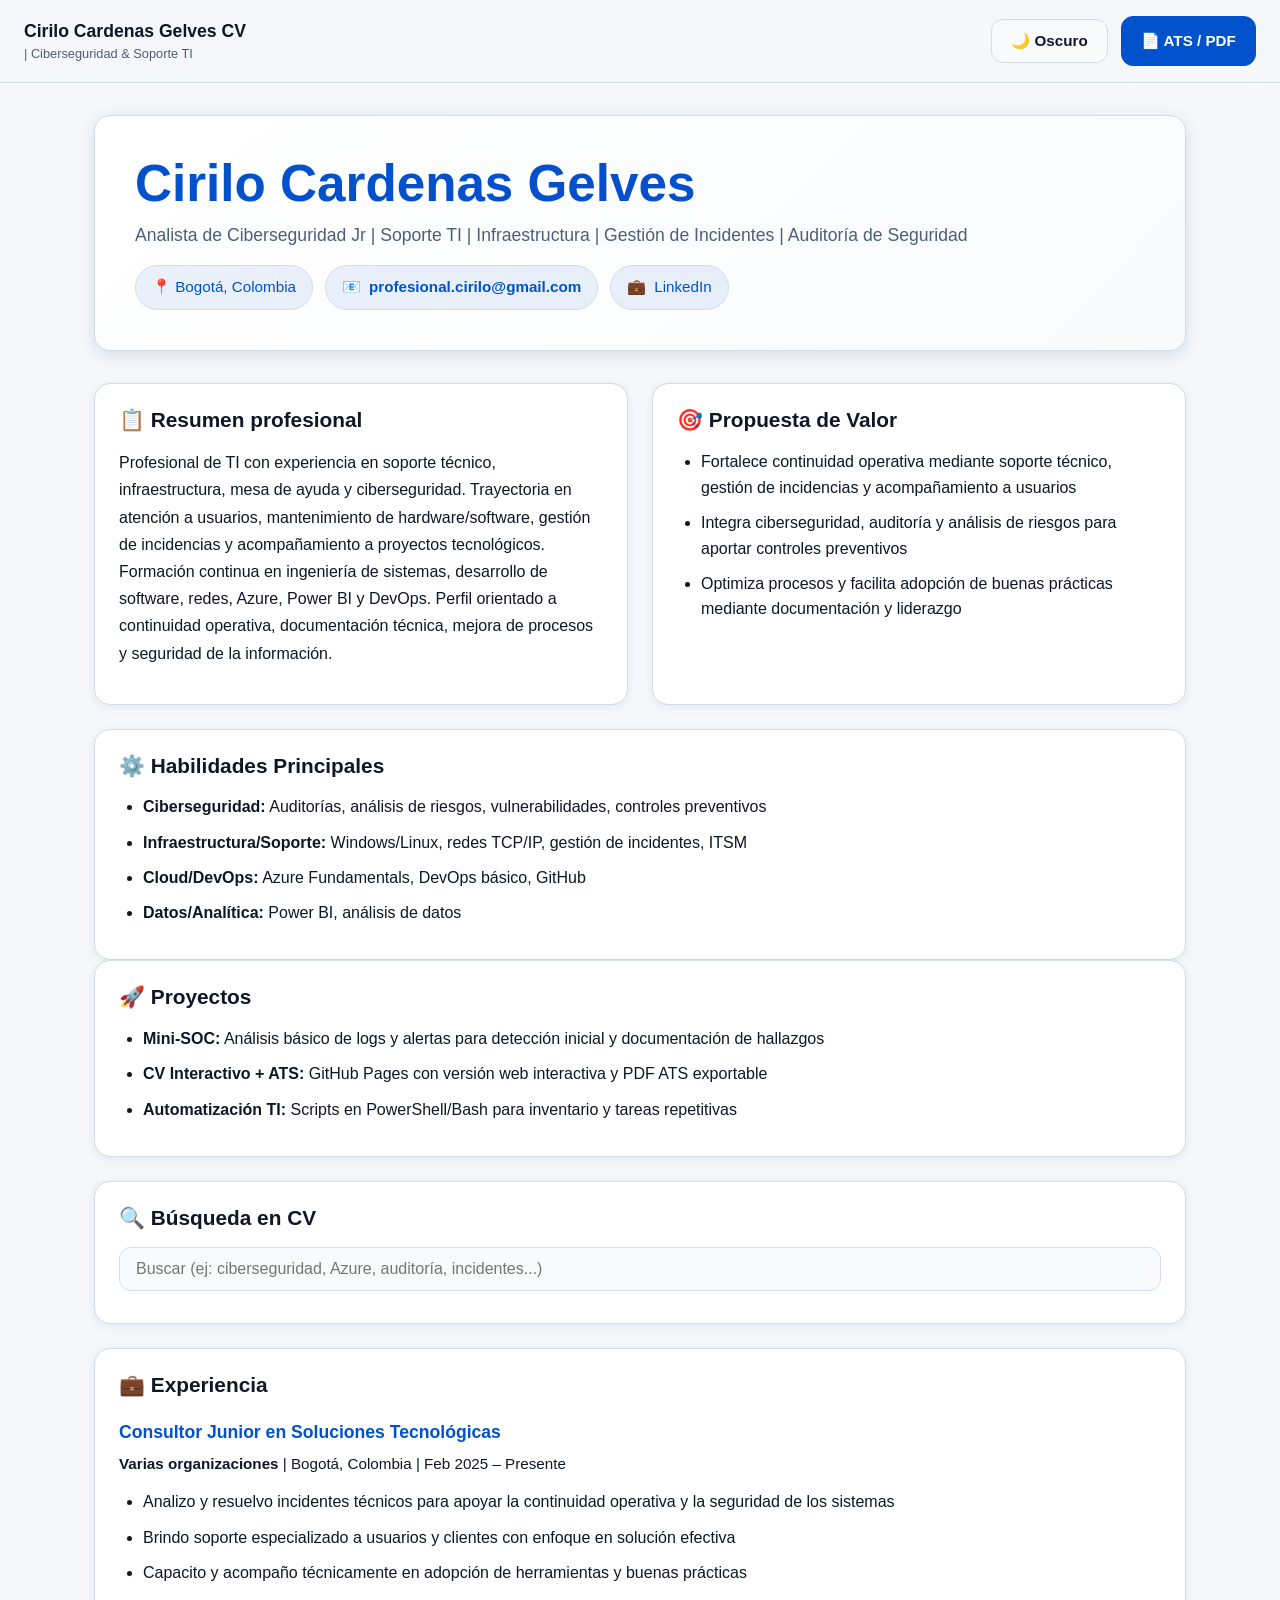
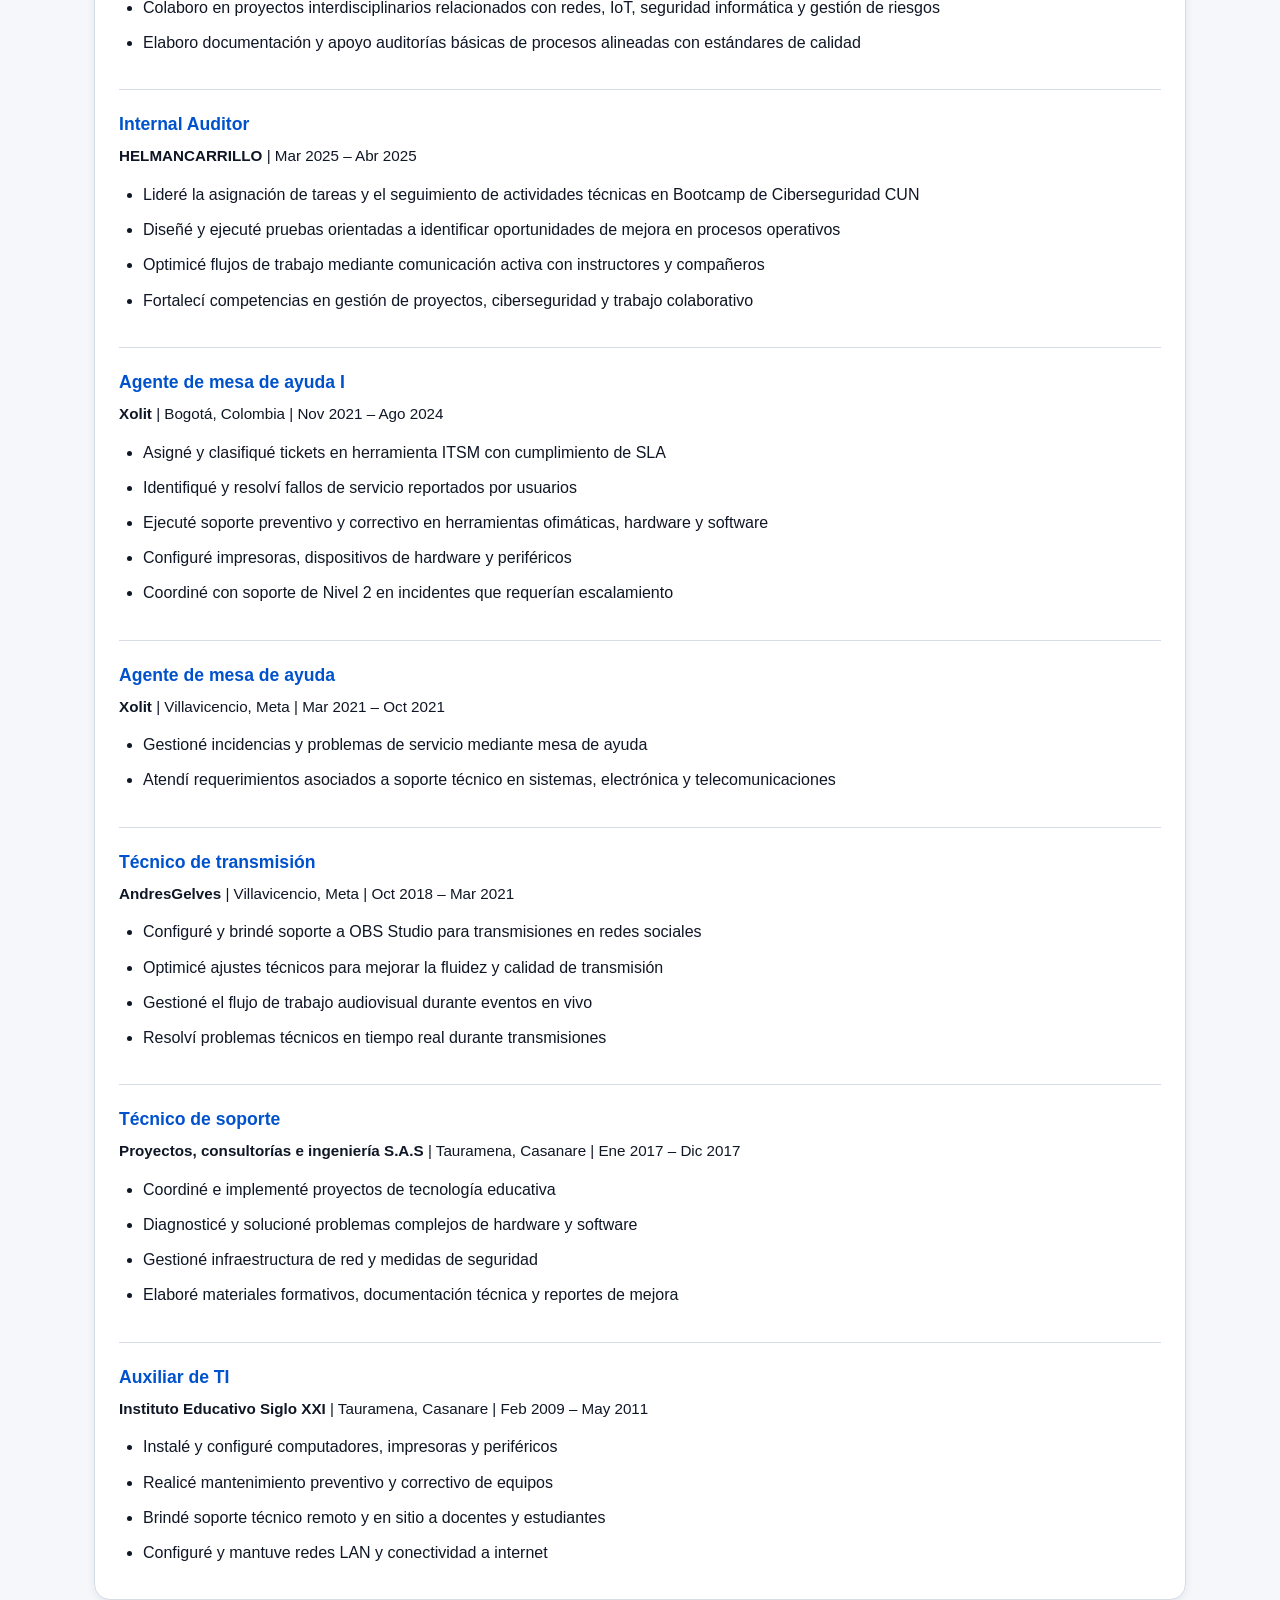
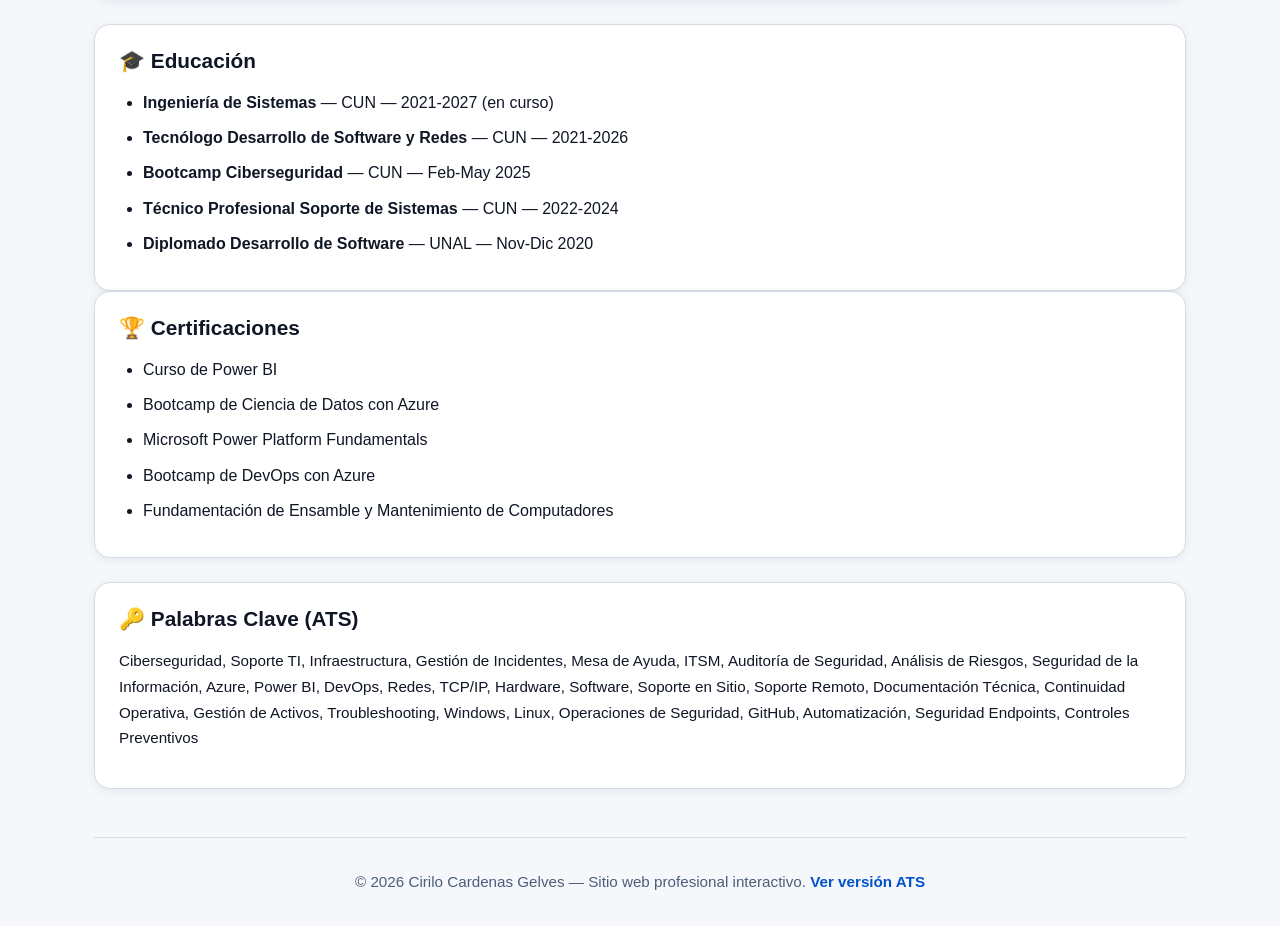
==== commit b4e9b007: "Eliminar sección de contacto duplicada - mantener solo en hero" ====
--- a/index.html
+++ b/index.html
@@ -15,7 +15,7 @@
       <span class="muted">| Ciberseguridad & Soporte TI</span>
     </div>
     <div class="topbar-actions">
-      <button id="btnToggleTheme" class="btn subtle" type="button" aria-label="Cambiar tema">🌙 Tema</button>
+      <button id="btnToggleTheme" class="btn subtle" type="button" aria-label="Cambiar tema">🌙 Oscuro</button>
       <a href="ats.html" target="_blank" rel="noopener" class="btn primary" aria-label="Abrir versión ATS">📄 ATS / PDF</a>
     </div>
   </header>
@@ -32,23 +32,23 @@
       </div>
     </section>
 
-    <!-- GRID: RESUMEN + CONTACTO -->
+    <!-- GRID: RESUMEN + PROPUESTA DE VALOR -->
     <section class="grid">
       <article class="card">
         <h2 class="title">📋 Resumen profesional</h2>
         <p>Profesional de TI con experiencia en soporte técnico, infraestructura, mesa de ayuda y ciberseguridad. Trayectoria en atención a usuarios, mantenimiento de hardware/software, gestión de incidencias y acompañamiento a proyectos tecnológicos. Formación continua en ingeniería de sistemas, desarrollo de software, redes, Azure, Power BI y DevOps. Perfil orientado a continuidad operativa, documentación técnica, mejora de procesos y seguridad de la información.</p>
       </article>
       <article class="card">
-        <h2 class="title">☎️ Contacto</h2>
-        <ul>
-          <li><strong>Ubicación:</strong> Bogotá, Colombia</li>
-          <li><strong>Email:</strong> <a class="email-link" id="email2" data-u="profesional.cirilo" data-d="gmail.com"></a></li>
-          <li><strong>LinkedIn:</strong> <a href="https://www.linkedin.com/in/andrestv" target="_blank" rel="noopener">andrestv</a></li>
-        </ul>
-      </article>
-    </section>
-
-    <!-- HABILIDADES + PROPUESTA DE VALOR -->
+        <h2 class="title">🎯 Propuesta de Valor</h2>
+        <ul>
+          <li>Fortalece continuidad operativa mediante soporte técnico, gestión de incidencias y acompañamiento a usuarios</li>
+          <li>Integra ciberseguridad, auditoría y análisis de riesgos para aportar controles preventivos</li>
+          <li>Optimiza procesos y facilita adopción de buenas prácticas mediante documentación y liderazgo</li>
+        </ul>
+      </article>
+    </section>
+
+    <!-- HABILIDADES + DATOS -->
     <section class="two section">
       <article class="card">
         <h2 class="title">⚙️ Habilidades Principales</h2>
@@ -60,11 +60,11 @@
         </ul>
       </article>
       <article class="card">
-        <h2 class="title">🎯 Propuesta de Valor</h2>
-        <ul>
-          <li>Fortalece continuidad operativa mediante soporte técnico, gestión de incidencias y acompañamiento a usuarios</li>
-          <li>Integra ciberseguridad, auditoría y análisis de riesgos para aportar controles preventivos</li>
-          <li>Optimiza procesos y facilita adopción de buenas prácticas mediante documentación y liderazgo</li>
+        <h2 class="title">🚀 Proyectos</h2>
+        <ul>
+          <li><strong>Mini-SOC:</strong> Análisis básico de logs y alertas para detección inicial y documentación de hallazgos</li>
+          <li><strong>CV Interactivo + ATS:</strong> GitHub Pages con versión web interactiva y PDF ATS exportable</li>
+          <li><strong>Automatización TI:</strong> Scripts en PowerShell/Bash para inventario y tareas repetitivas</li>
         </ul>
       </article>
     </section>
@@ -184,16 +184,6 @@
       </article>
     </section>
 
-    <!-- PROYECTOS -->
-    <section class="card section">
-      <h2 class="title">🚀 Proyectos</h2>
-      <ul>
-        <li><strong>Mini-SOC:</strong> Análisis básico de logs y alertas para detección inicial, revisión de eventos y documentación de hallazgos. Demuestra interés práctico en ciberseguridad y monitoreo.</li>
-        <li><strong>CV Interactivo + ATS:</strong> Publicación en GitHub Pages con versión web interactiva y versión PDF ATS. Demuestra iniciativa, organización de información y presencia digital profesional.</li>
-        <li><strong>Automatización TI:</strong> Scripts en PowerShell o Bash para inventario, validación de servicios y tareas repetitivas. Demuestra eficiencia operativa y capacidad de estandarización.</li>
-      </ul>
-    </section>
-
     <!-- PALABRAS CLAVE ATS -->
     <section class="card section">
       <h2 class="title">🔑 Palabras Clave (ATS)</h2>
